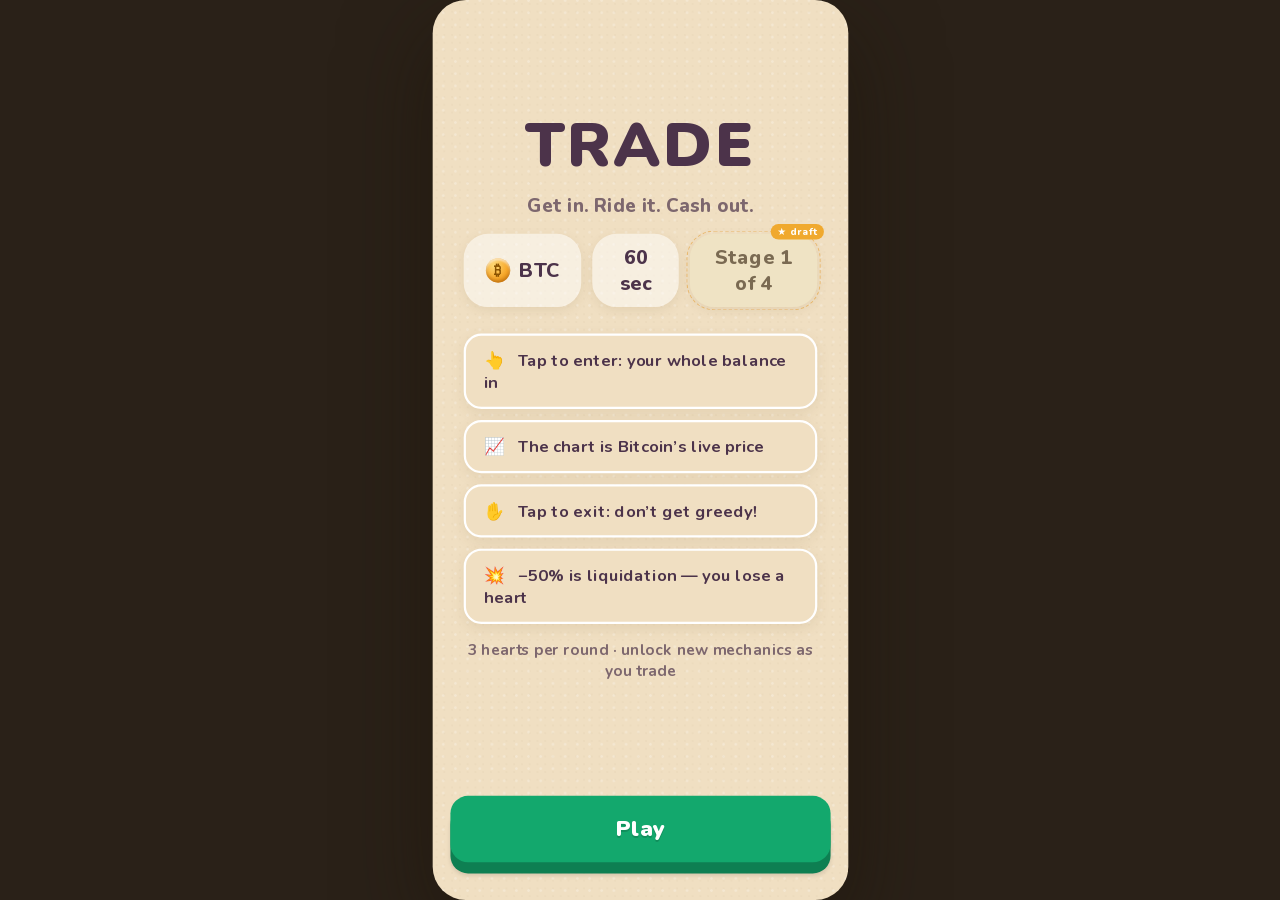
==== games/trade/index.html @ 6406c807 "deploy webv1 1abcfec: вердикты 31.07 — скин по когорте, стартер-пак, чистый экран перед пик-оффером" ====
<!DOCTYPE html>
<html lang="en">
<head>
<meta charset="UTF-8">
<meta name="viewport" content="width=device-width, initial-scale=1, maximum-scale=1, user-scalable=no">
<title>Trade — one game, four stages</title>
<link rel="icon" href="data:,">
<link rel="stylesheet" href="style.css">
</head>
<body>
<div id="app">
  <div id="stage">

    <!-- ===== START ===== -->
    <section id="screen-start" class="screen">
      <div class="start-inner">
        <h1 class="logo">TRADE</h1>
        <div class="tagline">Get in. Ride it. Cash out.</div>
        <div class="chips-row">
          <div class="pill"><span class="btc-coin"></span>BTC</div>
          <div class="pill js-roundlen">60 sec</div>
          <div class="pill stage-pill" id="stageBadge">Stage 1 of 4</div>
        </div>
        <ul class="howto" id="howtoList"></ul>
        <div class="start-note">3 hearts per round · unlock new mechanics as you trade</div>
      </div>
      <div class="action-zone">
        <button id="btnPlay" class="bigbtn green"><span class="btn-label">Play</span></button>
      </div>
    </section>

    <!-- ===== GAME ===== -->
    <section id="screen-game" class="screen hidden">
      <header id="topbar">
        <button id="btnPause" class="squarebtn" aria-label="Pause"><span class="pause-ico"></span></button>
        <div id="timerCircle">
          <svg viewBox="0 0 76 76">
            <circle class="ring-track" cx="38" cy="38" r="35"/>
            <circle id="ringArc" class="ring-arc" cx="38" cy="38" r="35"/>
          </svg>
          <div id="timerText">1:00</div>
        </div>
        <div id="topRight">
          <div id="hearts">
            <span class="heart"></span><span class="heart"></span><span class="heart"></span>
          </div>
          <button id="btnKebab" class="squarebtn hidden" aria-label="Menu">
            <svg viewBox="0 0 24 24" width="24" height="24"><circle cx="12" cy="5.5" r="2" fill="currentColor"/><circle cx="12" cy="12" r="2" fill="currentColor"/><circle cx="12" cy="18.5" r="2" fill="currentColor"/></svg>
          </button>
        </div>
      </header>

      <div id="balanceBand">
        <div class="bal-pill"><span class="bal-lbl" data-gt="ui.balance">Balance</span><svg class="coin-v" viewBox="0 0 24 24"><ellipse cx="10" cy="12" rx="4.2" ry="8.6"/><path d="M10 3.4h3.6c2.5 0 4.4 3.8 4.4 8.6s-1.9 8.6-4.4 8.6H10"/><path d="M13.4 7.5h3.4M14.6 12h3.4M13.4 16.5h3.4"/></svg><span id="balTop">1 000</span></div>
      </div>
      <div id="offlineBadge" class="hidden">⚡ offline mode</div>

      <div id="chartWrap">
        <canvas id="chart"></canvas>
        <div id="chartTag">BTC</div>
        <div id="meltWarn" class="hidden">⚠ Profit is melting — lock it in!</div>
      </div>

      <div id="belowChart">
        <div id="infoCard">
          <!-- flat: тикер -->
          <div id="tickerBox">
            <div class="card-label">BTC</div>
            <div class="ticker-line"><span id="tickerPrice">63 370</span><span id="tickerChg" class="up">+0.00%</span></div>
          </div>
          <!-- в позиции: PnL -->
          <div id="pnlBox" class="hidden">
            <span id="posLevBadge" class="pos-badge lev hidden">x2</span>
            <span id="posDirBadge" class="pos-badge dir long hidden">Long</span>
            <div class="pnl-mid">
              <div class="card-label" data-gt="ui.upnl">Unrealized P&amp;L</div>
              <div class="pnl-line"><svg class="coin-v" viewBox="0 0 24 24"><ellipse cx="10" cy="12" rx="4.2" ry="8.6"/><path d="M10 3.4h3.6c2.5 0 4.4 3.8 4.4 8.6s-1.9 8.6-4.4 8.6H10"/><path d="M13.4 7.5h3.4M14.6 12h3.4M13.4 16.5h3.4"/></svg><span id="uPnlUsd">+0.00</span><span id="uPnlPct">+0.00%</span></div>
              <div class="pnl-chips">
                <div class="pnl-chip"><div class="pc-label" data-gt="ui.enter">Enter</div><div id="entryPriceEl" class="pc-val">63 370</div></div>
                <div class="pnl-chip"><div class="pc-label" data-gt="ui.current">Current</div><div id="curPriceEl" class="pc-val">63 420</div></div>
              </div>
            </div>
            <div id="liqBlock" class="hidden">
              <div class="liq-lbl" data-gt="ui.liq">Liquidation</div>
              <div class="liq-track"><div id="liqFill"></div></div>
              <div class="liq-cap" data-gt="ui.liqCaption">Liquidation at −50% of the rate</div>
            </div>
          </div>
        </div>

        <!-- контролы лесенки: плечо и доля котлеты -->
        <div id="ctlBar">
          <div class="ctl-row" id="levCtl">
            <div class="ctl-head"><span class="lock-ico hidden"><svg viewBox="0 0 20 20"><path fill="#DE8225" d="M10 1.8a4.1 4.1 0 0 0-4.1 4.1v1.6H5.2A1.9 1.9 0 0 0 3.3 9.4v6.4a1.9 1.9 0 0 0 1.9 1.9h9.6a1.9 1.9 0 0 0 1.9-1.9V9.4a1.9 1.9 0 0 0-1.9-1.9h-.7V5.9A4.1 4.1 0 0 0 10 1.8Zm2.3 5.7H7.7V5.9a2.3 2.3 0 1 1 4.6 0Z"/></svg></span><span class="ctl-lbl" data-gt="ui.leverage">Leverage</span></div>
            <div class="pills">
              <button data-lev="1">x1</button><button data-lev="2" class="on">x2</button><button data-lev="3">x3</button><button data-lev="4">x4</button><button data-lev="5">x5</button>
            </div>
          </div>
          <div class="ctl-row" id="fracCtl">
            <div class="ctl-head"><span class="lock-ico hidden"><svg viewBox="0 0 20 20"><path fill="#DE8225" d="M10 1.8a4.1 4.1 0 0 0-4.1 4.1v1.6H5.2A1.9 1.9 0 0 0 3.3 9.4v6.4a1.9 1.9 0 0 0 1.9 1.9h9.6a1.9 1.9 0 0 0 1.9-1.9V9.4a1.9 1.9 0 0 0-1.9-1.9h-.7V5.9A4.1 4.1 0 0 0 10 1.8Zm2.3 5.7H7.7V5.9a2.3 2.3 0 1 1 4.6 0Z"/></svg></span><span class="ctl-lbl" data-gt="ui.size">Trade size</span></div>
            <div class="pills">
              <button data-frac="0.25">25%</button><button data-frac="0.5">50%</button><button data-frac="0.75">75%</button><button data-frac="1" class="on">100%</button>
              <button id="fracUnlock" class="unlock hidden">🔒 Open</button>
            </div>
          </div>
        </div>
      </div>

      <div class="action-zone game-action">
        <button id="btnLong" class="bigbtn green"><span class="btn-label" id="lblLong">Buy</span></button>
        <button id="btnShort" class="bigbtn red hidden"><span class="btn-label">Short</span></button>
        <button id="btnExit" class="bigbtn blue hidden"><span class="btn-label" id="lblExit">Close position</span></button>
      </div>
    </section>

    <!-- ===== RESULT ===== -->
    <section id="screen-result" class="screen hidden">
      <div class="res-scroll">
        <div class="res-head">
          <div class="res-title">ROUND COMPLETE</div>
          <div class="chips-row">
            <div class="pill"><span class="btc-coin"></span>BTC</div>
            <div class="pill js-roundlen">60 sec</div>
          </div>
        </div>

        <div id="unlockBand" class="hidden"><span class="ub-ico">🔓</span><span class="ub-text"></span></div>

        <div class="score-band">
          <div class="score-label">Round score</div>
          <div id="resScore" class="score-value">+0</div>
          <div id="resMult" class="score-mult">×1.0 from start</div>
          <div id="resBest" class="score-best">Best result: +0</div>
          <div id="resBestBadge" class="best-badge hidden">🏆 New record!</div>
        </div>

        <div class="sect-head"><span class="sect-title">Trade history</span><span id="tradesAll" class="sect-link">View all</span></div>
        <div id="resTrades" class="list-card"></div>

        <div class="sect-head"><span class="sect-title">Leaderboard</span><span class="sect-link">View all</span></div>
        <div id="leaderboard" class="list-card"></div>
      </div>
      <div class="action-zone res-action">
        <button id="btnAgain" class="bigbtn blue"><span class="btn-label">One more round</span></button>
        <button id="btnHome" class="squarebtn dark" aria-label="Home">⌂</button>
      </div>
    </section>

    <!-- ===== OVERLAYS ===== -->
    <div id="pauseOverlay" class="overlay hidden">
      <div class="pause-card">
        <div class="pause-title">Paused</div>
        <button id="btnResume" class="bigbtn green slim"><span class="btn-label">Resume</span></button>
        <button id="btnExitRound" class="ghostbtn">End round</button>
        <button id="btnSound" class="ghostbtn">🔊 Sound: on</button>
      </div>
    </div>

    <!-- one-time онбординг ступеней (шорты / плечо) -->
    <div id="introOverlay" class="overlay intro-overlay hidden">
      <div class="intro-card">
        <span id="introDraft" class="draft-chip hidden">★ draft</span>
        <div id="introTitle" class="intro-title">Shorts unlocked</div>
        <div id="introBody" class="intro-body"></div>
        <button id="btnIntroOk" class="bigbtn green slim"><span class="btn-label">Got it</span></button>
      </div>
    </div>

    <div id="liqOverlay" class="overlay hidden">
      <svg id="cracks" viewBox="0 0 375 812" preserveAspectRatio="none">
        <g stroke="#3a2222" stroke-width="3" fill="none" opacity="0.8">
          <path d="M188 405 L145 330 L155 242 L106 175 L116 87 L77 19"/>
          <path d="M188 405 L250 347 L245 251 L308 202 L298 96 L346 38"/>
          <path d="M188 405 L115 453 L58 434 L19 501"/>
          <path d="M188 405 L264 463 L327 453 L361 539"/>
          <path d="M188 405 L173 521 L212 617 L183 733 L202 812"/>
          <path d="M188 405 L96 578 L115 674 L58 771"/>
          <path d="M188 405 L288 569 L269 665 L327 762"/>
        </g>
        <g stroke="#ffffff" stroke-width="1.5" fill="none" opacity="0.85">
          <path d="M188 405 L146 331 L156 244 L108 177"/>
          <path d="M188 405 L248 349 L243 253 L306 204"/>
          <path d="M188 405 L175 519 L210 615"/>
        </g>
      </svg>
      <div class="liq-text">LIQUIDATION</div>
      <div class="liq-sub" id="liqSub">−50% · held through the reversal</div>
    </div>

    <canvas id="fx"></canvas>
    <div id="flash"></div>
  </div>
</div>
<script src="game.js"></script>
</body>
</html>
---- games/trade/style.css ----
/* «Trade» — бумажная тема по онбординг-макетам Миши (_рабочее/onboarding-new,
   node-JSON группы onb1–onb3), стейдж 375×812 = размер фигма-фреймов @1x */
* { margin:0; padding:0; box-sizing:border-box; -webkit-tap-highlight-color:transparent; }
html,body { height:100%; overflow:hidden; }
@font-face {
  font-family:'Nunito'; font-style:normal; font-weight:600 900; font-display:swap;
  src:url('../../fonts/nunito-var.woff2') format('woff2');
}
body {
  background:#2a2118;
  font-family:"Nunito", ui-rounded, "SF Pro Rounded", "Segoe UI", system-ui, sans-serif;
  -webkit-user-select:none; user-select:none;
  touch-action:manipulation;
}
#app { position:fixed; inset:0; display:flex; align-items:center; justify-content:center; }

:root {
  --bg:#F0DFC2;          /* фон фрейма (Figma) */
  --card:#F0DFC2;        /* карточки того же тона, отличаются белой обводкой */
  --line:#d9c9a4;
  --ink:#4C334A;         /* основной тёмный */
  --ink-soft:rgba(76,51,74,.70);
  --ink-mut:#7D6972;     /* подписи Liquidation */
  --green:#13A86D;
  --green-dark:#0E7F52;
  --red:#F54040;
  --red-dark:#C02F2F;
  --blue:#4068F5;
  --blue-dark:#2F4CC0;
  --lock:#DE8225;
  --edge:rgba(0,0,0,.20); /* 3D-низ кнопок (Figma: drop-shadow (0,10) r0 20%) */
}

#stage {
  position:relative; width:375px; height:812px; overflow:hidden;
  transform-origin:center center;
  transform:scale(var(--s,1));
  background:var(--bg);
  border-radius:30px;
  box-shadow:0 30px 80px rgba(30,20,10,.55);
  color:var(--ink);
}
#stage::before { /* лёгкая бумажная фактура (в макете — картинка Paper_02) */
  content:""; position:absolute; inset:0; pointer-events:none; z-index:0;
  background-image:
    radial-gradient(rgba(120,90,40,.03) 1px, transparent 1.4px),
    radial-gradient(rgba(255,255,255,.25) 1px, transparent 1.4px);
  background-size:7px 7px, 11px 11px;
  background-position:0 0, 4px 6px;
}

.screen { position:absolute; inset:0; display:flex; flex-direction:column; z-index:1; }
.hidden { display:none !important; }

/* ===================== BUTTONS ===================== */
.action-zone {
  margin-top:auto; padding:0 16px calc(24px + env(safe-area-inset-bottom));
  flex-shrink:0; display:flex; gap:9px;
}
/* CTA по макету: слот 70px = тело 60 + 3D-низ 10, r16, Nunito 900 20px */
.bigbtn {
  flex:1; border:none; cursor:pointer; position:relative;
  border-radius:16px; height:60px; margin-bottom:10px;
  display:flex; align-items:center; justify-content:center;
  color:#fff;
  transition:transform .07s ease, box-shadow .12s ease, background .15s ease;
  font-family:inherit;
}
.bigbtn .btn-label { font-size:20px; font-weight:900; line-height:1; text-shadow:0 2px 0 rgba(0,0,0,.15); }
.bigbtn.slim { height:48px; margin-bottom:8px; }
.bigbtn.slim .btn-label { font-size:18px; }
.bigbtn.green { background:var(--green); box-shadow:0 10px 0 var(--green-dark), 0 12px 4px rgba(0,0,0,.12); }
.bigbtn.red   { background:var(--red);   box-shadow:0 10px 0 var(--red-dark), 0 12px 4px rgba(0,0,0,.12); }
.bigbtn.blue  { background:var(--blue);  box-shadow:0 10px 0 var(--blue-dark), 0 12px 4px rgba(0,0,0,.12); }
.bigbtn.slim.green { box-shadow:0 8px 0 var(--green-dark), 0 10px 4px rgba(0,0,0,.12); }
.bigbtn:active, .bigbtn.pressed { transform:translateY(7px); }
.bigbtn.green:active { box-shadow:0 3px 0 var(--green-dark); }
.bigbtn.red:active   { box-shadow:0 3px 0 var(--red-dark); }
.bigbtn.blue:active  { box-shadow:0 3px 0 var(--blue-dark); }
.bigbtn.bounce { animation:btnBounce .3s ease; }
@keyframes btnBounce { 0%{transform:scale(1)} 40%{transform:scale(.96)} 75%{transform:scale(1.02)} 100%{transform:scale(1)} }

/* верхние квадратные кнопки: 40×40, r12, белая обводка 2, мягкая тень */
.squarebtn {
  width:40px; height:40px; min-width:40px; border:2px solid #fff; cursor:pointer;
  background:var(--bg); border-radius:12px;
  box-shadow:0 4px 0 rgba(0,0,0,.10);
  display:flex; align-items:center; justify-content:center;
  font-family:inherit; color:var(--ink);
}
.squarebtn:active { transform:translateY(3px); box-shadow:0 1px 0 rgba(0,0,0,.10); }
.squarebtn.dark { width:64px; height:auto; min-width:64px; border:none; background:#3c2b33; color:#fff; box-shadow:0 7px 0 #241a1f; font-size:30px; border-radius:20px; }
.squarebtn.dark:active { box-shadow:0 2px 0 #241a1f; }
.pause-ico { position:relative; width:17px; height:18px; filter:drop-shadow(0 1.5px 0 rgba(0,0,0,.15)); }
.pause-ico::before, .pause-ico::after {
  content:""; position:absolute; top:0; bottom:0; width:6px; border-radius:3px; background:var(--ink);
}
.pause-ico::before { left:0; } .pause-ico::after { right:0; }
#btnKebab svg { filter:drop-shadow(0 1.5px 0 rgba(0,0,0,.15)); }

.ghostbtn {
  border:none; background:#e6d5b4; color:var(--ink);
  font-family:inherit; font-weight:800; font-size:15px;
  padding:12px 18px; border-radius:16px; cursor:pointer;
  box-shadow:0 3px 0 var(--line);
}

/* ===================== PILLS / CHIPS (start/result) ===================== */
.chips-row { display:flex; gap:10px; justify-content:center; }
.pill {
  background:rgba(255,255,255,.5); border-radius:22px; padding:9px 20px;
  font-size:18px; font-weight:800; color:var(--ink);
  display:flex; align-items:center; gap:8px;
  box-shadow:0 3px 10px rgba(120,90,40,.1);
}
.btc-coin {
  display:inline-block; width:22px; height:22px; border-radius:50%;
  background:radial-gradient(circle at 34% 30%, #ffd977 0%, #f7a92c 55%, #d97d06 100%);
  box-shadow:inset 0 -2px 3px rgba(140,70,0,.4), inset 0 2px 2px rgba(255,255,255,.6);
  position:relative;
}
.btc-coin::after {
  content:"₿"; position:absolute; inset:0; display:flex; align-items:center; justify-content:center;
  font-size:13px; font-weight:900; color:#8a5200;
}
/* контурная монета (Phosphor CoinVertical из макета), красится currentColor */
.coin-v { fill:none; stroke:currentColor; stroke-linecap:round; stroke-linejoin:round; }

/* ===================== START ===================== */
#screen-start .start-inner {
  flex:1; display:flex; flex-direction:column; align-items:center; justify-content:center;
  padding:0 28px; text-align:center; gap:14px;
}
.logo {
  font-size:56px; font-weight:900; letter-spacing:2px; line-height:1; color:var(--ink);
  animation:logoPop .6s cubic-bezier(.2,1.5,.4,1) both;
}
@keyframes logoPop { from{transform:scale(.7); opacity:0} to{transform:scale(1); opacity:1} }
.tagline { font-size:17px; font-weight:800; color:var(--ink-soft); }
.howto { margin-top:10px; list-style:none; text-align:left; display:flex; flex-direction:column; gap:10px; width:100%; }
.howto li {
  background:var(--card); border-radius:16px; padding:12px 16px;
  font-size:15px; font-weight:700; border:2px solid #fff;
  box-shadow:0 4px 12px rgba(120,90,40,.1);
}
.how-ico { margin-right:8px; }
.start-note { font-size:14px; font-weight:700; color:var(--ink-soft); }

/* ===================== TOP BAR (макет: pause 16/24, таймер 150/12 76×76, кебаб 319/16) ===================== */
#topbar {
  height:108px; display:grid; grid-template-columns:1fr auto 1fr; align-items:start;
  padding:24px 16px 0; flex-shrink:0; position:relative; z-index:2;
}
#btnPause { justify-self:start; }
#timerCircle { position:relative; width:76px; height:76px; justify-self:center; margin-top:-12px; }
#timerCircle svg { width:76px; height:76px; transform:rotate(-90deg); }
.ring-track { fill:none; stroke:rgba(255,255,255,.5); stroke-width:6; }
.ring-arc {
  fill:none; stroke:var(--blue); stroke-width:6; stroke-linecap:round;
  stroke-dasharray:0 219.9;
}
#timerText {
  position:absolute; inset:0; display:flex; align-items:center; justify-content:center;
  font-size:18px; font-weight:900; color:var(--ink);
}
#timerText.hot { color:var(--red); animation:hotPulse .5s ease infinite; }
@keyframes hotPulse { 50%{transform:scale(1.1)} }
#topRight { justify-self:end; margin-top:-8px; display:flex; align-items:center; }
#hearts { display:flex; gap:2px; }
.heart { width:26px; height:25px; position:relative; display:inline-block; filter:drop-shadow(0 2px 0 #fff); }
.heart::before {
  content:"❤"; font-size:22px; line-height:25px; color:#f04f4f;
  -webkit-text-stroke:2px #fff;
  position:absolute; inset:0; text-align:center;
}
.heart.lost::before { color:#d9c9a4; }
.heart.pop { animation:heartPop .5s ease; }
@keyframes heartPop { 30%{transform:scale(1.6) rotate(-12deg)} 60%{transform:scale(.7)} 100%{transform:scale(1)} }

/* ===================== BALANCE BAND (0,108) 375×40 ===================== */
#balanceBand {
  height:40px; flex-shrink:0;
  background:var(--bg);
  border-top:2px solid #fff; border-bottom:2px solid #fff;
  box-shadow:0 4px 0 rgba(0,0,0,.06);
  display:flex; align-items:center; justify-content:center;
  position:relative; z-index:2;
}
.bal-pill {
  height:24px; padding:0 8px; border-radius:37px; background:rgba(255,255,255,.30);
  display:flex; align-items:center; gap:3px;
}
.bal-lbl { font-size:12px; font-weight:600; color:var(--ink-soft); margin-right:2px; }
.bal-pill .coin-v { width:16px; height:16px; stroke-width:1.6; color:var(--ink); }
#balTop { font-size:16px; font-weight:900; color:var(--ink); }
#offlineBadge {
  position:absolute; top:152px; right:10px; z-index:3;
  background:#e9dcbd; color:#7a6a52; border:1.5px solid var(--line);
  font-size:12px; font-weight:800; padding:4px 10px; border-radius:12px;
}

/* ===================== CHART (148..451, фикс 303 — карточка всегда на 451) ===================== */
#chartWrap { position:relative; flex:0 0 303px; min-height:0; z-index:1; }
#chart { position:absolute; inset:0; width:100%; height:100%; }
#chartTag { /* плашка BTC слева, скругление только справа */
  position:absolute; left:0; top:50px; width:51px; height:37px;
  background:rgba(255,255,255,.30); border-radius:0 12px 12px 0;
  display:flex; align-items:center; padding-left:12px;
  font-size:14px; font-weight:600; color:var(--ink-soft);
}
#meltWarn {
  position:absolute; left:50%; transform:translateX(-50%); bottom:10px;
  font-size:14px; font-weight:900; color:#fff; white-space:nowrap;
  background:#f59a23; padding:7px 16px; border-radius:16px;
  box-shadow:0 4px 0 #c47207, 0 8px 18px rgba(245,154,35,.4);
  animation:meltShake .3s linear infinite; z-index:2;
}
@keyframes meltShake {
  0%,100%{transform:translateX(-50%) rotate(0)}
  25%{transform:translateX(calc(-50% - 3px)) rotate(-1.2deg)}
  75%{transform:translateX(calc(-50% + 3px)) rotate(1.2deg)}
}

/* ===================== НИЖНИЙ БЛОК (карточка + контролы) ===================== */
#belowChart { flex-shrink:0; padding:0 16px; }

/* инфо-карточка: без позиции 343×79; в позиции 247 (или 237 с бейджами) */
#infoCard {
  position:relative;
  background:var(--card); border:2px solid #fff; border-radius:16px;
  height:79px;
  display:flex; flex-direction:column; justify-content:center;
  text-align:center;
}
#infoCard.inpos { height:247px; }
#infoCard.inpos.haslev { height:237px; }
.card-label { font-size:12px; font-weight:600; color:var(--ink-soft); line-height:18px; }
.ticker-line { display:flex; align-items:baseline; justify-content:center; gap:4px; }
#tickerPrice { font-size:24px; font-weight:900; color:var(--ink); line-height:36px; }
#tickerChg { font-size:14px; font-weight:600; }
#tickerChg.up { color:var(--green); } #tickerChg.down { color:var(--red); }

/* позиция: бейджи в углах (со стадии плеча) */
.pos-badge {
  position:absolute; color:#fff; font-weight:700; font-size:12px; line-height:18px;
  border:2px solid #fff; display:flex; align-items:center; justify-content:center;
}
.pos-badge.lev { left:12px; top:12px; min-width:30px; height:24px; border-radius:10px; background:var(--blue); padding:0 6px; }
.pos-badge.dir { right:12px; top:14px; height:20px; border-radius:8px; padding:0 6px; }
.pos-badge.dir.long { background:var(--green); }
.pos-badge.dir.short { background:var(--red); }

#pnlBox { display:flex; flex-direction:column; justify-content:center; height:100%; }
.pnl-line { display:flex; align-items:center; justify-content:center; gap:4px; margin-top:4px; }
.pnl-line .coin-v { width:24px; height:24px; stroke-width:1.5; }
#pnlBox .pnl-line { color:var(--green); }
#uPnlUsd { font-size:24px; font-weight:900; color:var(--green); line-height:36px; will-change:transform; }
#uPnlPct { font-size:14px; font-weight:600; color:var(--green); align-self:center; margin-top:6px; }
#pnlBox.neg .pnl-line { color:var(--red); }
#pnlBox.neg #uPnlUsd, #pnlBox.neg #uPnlPct { color:var(--red); }
#pnlBox.melt .pnl-line { color:#e98708; }
#pnlBox.melt #uPnlUsd, #pnlBox.melt #uPnlPct { color:#e98708; }
.pnl-chips { display:flex; gap:8px; margin-top:8px; justify-content:center; }
.pnl-chip { width:101px; height:41px; background:rgba(255,255,255,.30); border-radius:12px; padding-top:4px; }
.pc-label { font-size:10px; font-weight:600; color:var(--ink-soft); line-height:15px; }
.pc-val { font-size:12px; font-weight:900; color:var(--ink); line-height:18px; }

/* ликвидационная полоса (со стадии плеча) */
#liqBlock { padding:0 24px; margin-top:16px; }
.liq-lbl { font-size:10px; font-weight:600; color:var(--ink-mut); text-align:left; line-height:14px; }
.liq-track { margin-top:4px; height:4px; border-radius:2px; background:#fff; overflow:hidden; }
#liqFill { height:100%; width:0%; border-radius:2px; background:linear-gradient(90deg,#FF9E9E,#FF4A4A); transition:width .2s linear; }
.liq-cap { margin-top:16px; font-size:10px; font-weight:600; color:var(--ink-mut); line-height:14px; }

/* ===================== КОНТРОЛЫ: Leverage / Trade size ===================== */
#ctlBar { margin-top:8px; }
.ctl-row { margin-top:0; }
.ctl-row + .ctl-row { margin-top:8px; }
.ctl-head { display:flex; align-items:center; gap:8px; height:20px; }
.lock-ico { width:20px; height:20px; flex:0 0 20px; }
.lock-ico svg { width:20px; height:20px; display:block; }
.ctl-lbl { font-size:14px; font-weight:700; color:var(--ink); line-height:20px; }
.pills { display:flex; gap:8px; margin-top:8px; height:48px; }
.pills button {
  flex:1; border:none; cursor:pointer; font-family:inherit;
  background:var(--bg); color:var(--ink); font-size:20px; font-weight:900;
  height:43px; border-radius:12px;
  box-shadow:0 5px 0 var(--edge), 0 6px 3px rgba(0,0,0,.10), inset 0 1px 0 rgba(255,255,255,.55);
  transition:background .12s ease, transform .07s ease;
}
.pills button:active { transform:translateY(3px); box-shadow:0 2px 0 var(--edge); }
.pills button.on { background:var(--blue); color:#fff; box-shadow:0 5px 0 rgba(0,0,0,.28), 0 6px 3px rgba(0,0,0,.10); }
/* залоченный ряд: пилюли гаснут (opacity .30 как в макете), замок горит;
   кнопка 🔒 Open (основная игра, stage 3) остаётся яркой и тапабельной */
.ctl-row.locked .pills button { opacity:.30; pointer-events:none; }
.ctl-row.locked .pills button.unlock { opacity:1; pointer-events:auto; }
.pills button.unlock { flex:0 0 auto; background:var(--lock); color:#fff; font-size:15px; box-shadow:0 5px 0 rgba(0,0,0,.25); padding:0 12px; }

/* ===================== RESULT ===================== */
.res-scroll { flex:1; overflow-y:auto; padding:26px 0 18px; display:flex; flex-direction:column; }
.res-head { text-align:center; padding:0 20px; }
.res-title { font-size:31px; font-weight:900; letter-spacing:1px; margin-bottom:12px; white-space:nowrap; }
.score-band {
  margin-top:18px; background:#ead9b8;
  border-top:2px solid #fff; border-bottom:2px solid #fff;
  box-shadow:inset 0 2px 6px rgba(120,90,40,.08);
  padding:18px 20px 20px; text-align:center;
  animation:cardIn .45s cubic-bezier(.2,1.4,.4,1) both;
}
.score-label { font-size:17px; font-weight:700; color:var(--ink-soft); }
.score-value { font-size:56px; font-weight:900; line-height:1.15; color:var(--ink); }
.score-mult { margin-top:2px; font-size:19px; font-weight:900; color:#8a55d6; }
.score-best { margin-top:4px; font-size:16px; font-weight:700; color:var(--ink-soft); }
.best-badge {
  display:inline-block; margin-top:10px; font-size:15px; font-weight:900; color:#7a4c00;
  background:#ffd977; padding:6px 16px; border-radius:14px;
  box-shadow:0 3px 0 #dfa92f;
  animation:hotPulse .8s ease infinite;
}
@keyframes cardIn { from{transform:translateY(24px); opacity:0} to{transform:none; opacity:1} }
.sect-head {
  display:flex; align-items:baseline; justify-content:space-between;
  padding:22px 22px 10px;
}
.sect-title { font-size:24px; font-weight:900; color:var(--ink); }
.sect-link { font-size:16px; font-weight:800; color:var(--blue); }
.list-card {
  margin:0 18px; background:var(--card); border:2px solid #fff; border-radius:16px;
  box-shadow:0 8px 22px rgba(120,90,40,.12);
  padding:6px 14px; animation:cardIn .5s cubic-bezier(.2,1.4,.4,1) both;
}
.trade-row, .lb-row { display:flex; align-items:center; gap:12px; padding:10px 2px; }
.trade-row + .trade-row, .lb-row + .lb-row { border-top:1.5px solid rgba(120,90,40,.08); }
.trade-ico {
  width:44px; height:44px; border-radius:12px; background:rgba(255,255,255,.35);
  display:flex; align-items:center; justify-content:center; font-size:20px;
}
.trade-main { flex:1; text-align:left; }
.trade-pair { font-size:18px; font-weight:900; color:var(--ink); }
.trade-dur { font-size:13px; font-weight:700; color:var(--ink-soft); }
.trade-pnl { font-size:20px; font-weight:900; }
.trade-pnl.win { color:var(--green); } .trade-pnl.loss { color:var(--red); }
.liq-badge {
  background:var(--red); color:#fff; font-size:12px; font-weight:900;
  padding:4px 9px; border-radius:9px; margin-right:8px; letter-spacing:.5px;
}
.res-none { font-size:14.5px; color:var(--ink-soft); font-weight:700; padding:12px 4px; text-align:center; }
.lb-place {
  width:38px; height:38px; border-radius:11px; background:rgba(255,255,255,.35);
  display:flex; align-items:center; justify-content:center;
  font-size:17px; font-weight:900; color:var(--ink-soft);
}
.lb-row.me { background:rgba(255,255,255,.45); border-radius:14px; margin:2px -6px; padding:10px 8px; }
.lb-row.me .lb-place { background:var(--blue); color:#fff; }
.lb-name { flex:1; text-align:left; font-size:19px; font-weight:900; color:var(--ink); }
.lb-score { font-size:20px; font-weight:900; color:var(--ink); }
.res-action { display:flex; gap:12px; padding-top:12px; }
.res-action .bigbtn { margin-bottom:0; }

/* ===================== OVERLAYS ===================== */
.overlay { position:absolute; inset:0; z-index:40; display:flex; align-items:center; justify-content:center; }
#pauseOverlay { background:rgba(60,40,20,.45); backdrop-filter:blur(5px); }
.pause-card {
  background:var(--card); border:3px solid #fff; border-radius:26px; padding:26px 24px;
  display:flex; flex-direction:column; gap:12px; width:280px; text-align:center;
  box-shadow:0 20px 50px rgba(30,20,10,.4);
}
.pause-title { font-size:28px; font-weight:900; margin-bottom:4px; }

#liqOverlay {
  background:radial-gradient(circle at 50% 50%, rgba(245,64,64,.22) 0%, rgba(120,20,10,.5) 100%);
  flex-direction:column; pointer-events:none;
}
#cracks { position:absolute; inset:0; width:100%; height:100%; animation:crackIn .25s ease-out both; }
@keyframes crackIn { from{transform:scale(.2); opacity:0} to{transform:scale(1); opacity:1} }
.liq-text {
  font-size:42px; font-weight:900; letter-spacing:1px; color:#fff;
  text-shadow:0 4px 0 var(--red-dark), 0 14px 30px rgba(120,10,0,.6);
  animation:liqPop .5s cubic-bezier(.2,1.8,.4,1) both;
}
.liq-sub { margin-top:8px; font-size:17px; font-weight:800; color:#ffe0d7; }
@keyframes liqPop { from{transform:scale(3); opacity:0} to{transform:scale(1); opacity:1} }

#stage.shake { animation:stageShake .5s linear; }
@keyframes stageShake {
  0%,100%{transform:scale(var(--s,1)) translate(0,0) rotate(0)}
  10%{transform:scale(var(--s,1)) translate(-10px,6px) rotate(-1deg)}
  25%{transform:scale(var(--s,1)) translate(9px,-7px) rotate(1.2deg)}
  40%{transform:scale(var(--s,1)) translate(-8px,-5px) rotate(-.8deg)}
  55%{transform:scale(var(--s,1)) translate(7px,6px) rotate(.8deg)}
  70%{transform:scale(var(--s,1)) translate(-5px,3px) rotate(-.5deg)}
  85%{transform:scale(var(--s,1)) translate(4px,-3px) rotate(.4deg)}
}

#fx { position:absolute; inset:0; z-index:50; pointer-events:none; }
#flash { position:absolute; inset:0; z-index:45; pointer-events:none; opacity:0; background:#fff; }
#flash.red { background:var(--red); }
#flash.on { animation:flashAnim .45s ease-out; }
@keyframes flashAnim { 0%{opacity:.7} 100%{opacity:0} }

/* плашка «открыта новая механика» на экране результата (game.js finishRound
   показывает её при stagedUp — CSS обязан жить, иначе голый текст; драфт-дизайн) */
#unlockBand {
  margin:16px 18px 0; padding:12px 16px; border-radius:18px;
  background:#ffd977; color:#7a4c00; font-size:16px; font-weight:900;
  display:flex; align-items:center; gap:10px;
  box-shadow:0 4px 0 #dfa92f;
  animation:cardIn .5s cubic-bezier(.2,1.4,.4,1) both;
}
#unlockBand.draftable::after { top:-8px; right:8px; }
.ub-ico { font-size:22px; }

/* ===================== ЛЕСЕНКА / ДРАФТ-МЕТКИ ===================== */
.stage-pill { background:#efe3c4; color:#7a6a52; position:relative; }
.draftable { outline:1.5px dashed rgba(230,162,60,.6); outline-offset:2px; position:relative; }
.draftable::after {
  content:"★ draft"; position:absolute; top:-9px; right:-6px; z-index:6;
  background:#f0a92e; color:#fff; font-size:9px; font-weight:800;
  padding:1px 6px; border-radius:8px; letter-spacing:.3px; pointer-events:none;
}
.draft-chip {
  position:absolute; top:-10px; right:14px;
  background:#f0a92e; color:#fff; font-size:10px; font-weight:800;
  padding:2px 8px; border-radius:9px; letter-spacing:.3px;
}

/* интро-оверлеи анлоков (шорты/плечо — теперь только вне онбординга; частичные — как были) */
.intro-overlay { background:rgba(60,40,20,.5); backdrop-filter:blur(5px); z-index:44; }
.intro-card {
  position:relative;
  background:var(--card); border:3px solid #fff; border-radius:26px; padding:26px 22px 22px;
  display:flex; flex-direction:column; gap:12px; width:320px; text-align:center;
  box-shadow:0 20px 50px rgba(30,20,10,.4);
}
.intro-title { font-size:25px; font-weight:900; }
.intro-body p { font-size:15px; font-weight:700; color:var(--ink); line-height:1.35; margin-bottom:10px; text-align:left; }
.intro-demo { display:flex; gap:8px; justify-content:center; margin:2px 0 4px; }
.demo-pill {
  font-size:15px; font-weight:900; padding:7px 14px; border-radius:13px; color:#fff;
}
.demo-pill.long { background:var(--green); box-shadow:0 3px 0 var(--green-dark); }
.demo-pill.short { background:var(--red); box-shadow:0 3px 0 var(--red-dark); }
.demo-pill.lev { background:var(--bg); color:var(--ink); box-shadow:0 3px 0 var(--edge); padding:7px 11px; }
.demo-pill.lev.on { background:var(--blue); color:#fff; box-shadow:0 3px 0 var(--blue-dark); }
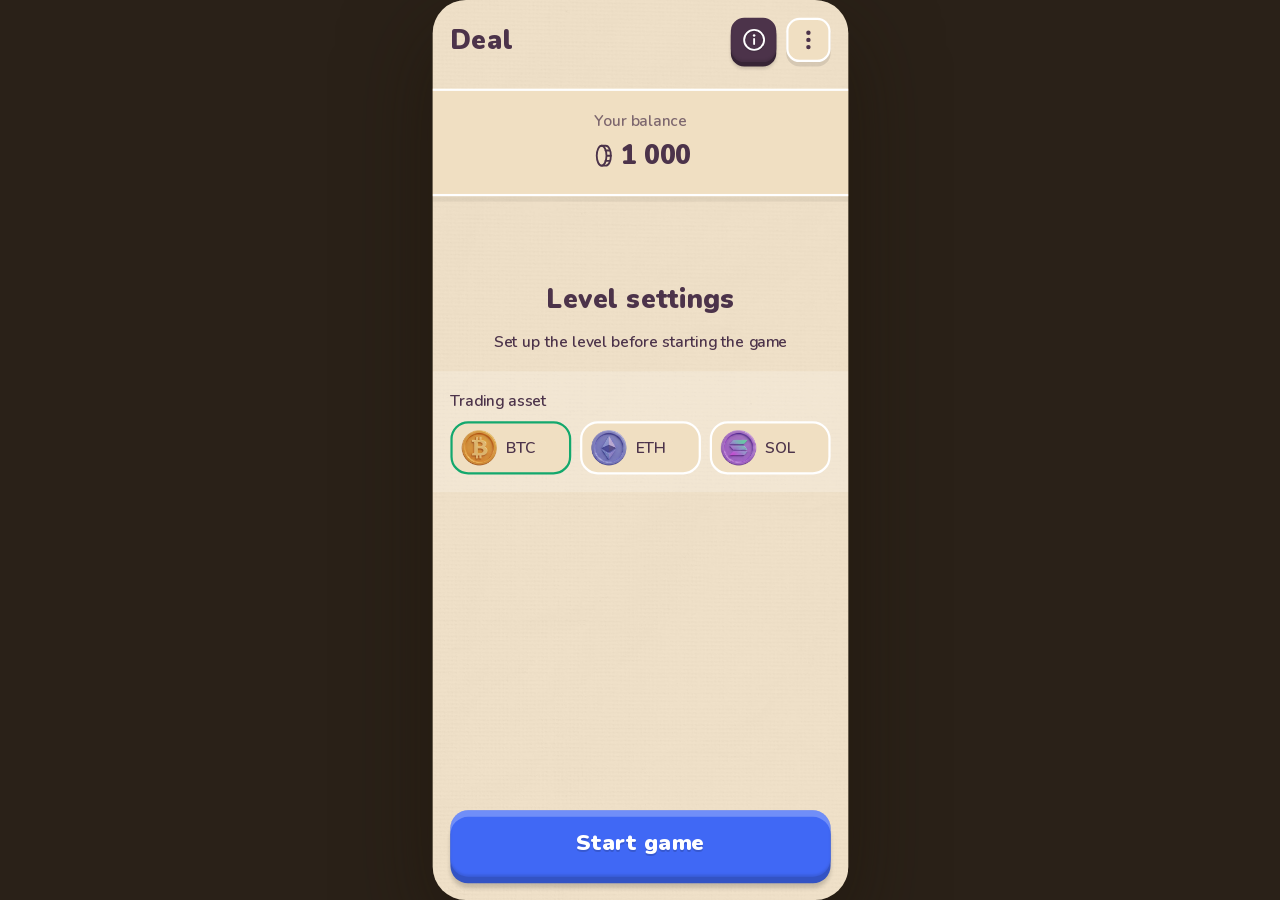
==== commit e9106ae6: "TapTrade redesign (Figma node 622): unified cream design across shell + game" ====
--- a/games/trade/index.html
+++ b/games/trade/index.html
@@ -11,21 +11,55 @@
 <div id="app">
   <div id="stage">
 
-    <!-- ===== START ===== -->
+    <!-- ===== START: «Deal» pre-round Level settings (Figma 622 / f2055) ===== -->
     <section id="screen-start" class="screen">
-      <div class="start-inner">
-        <h1 class="logo">TRADE</h1>
-        <div class="tagline">Get in. Ride it. Cash out.</div>
-        <div class="chips-row">
-          <div class="pill"><span class="btc-coin"></span>BTC</div>
-          <div class="pill js-roundlen">60 sec</div>
-          <div class="pill stage-pill" id="stageBadge">Stage 1 of 4</div>
-        </div>
-        <ul class="howto" id="howtoList"></ul>
-        <div class="start-note">3 hearts per round · unlock new mechanics as you trade</div>
-      </div>
-      <div class="action-zone">
-        <button id="btnPlay" class="bigbtn green"><span class="btn-label">Play</span></button>
+      <div class="deal-inner">
+        <header class="deal-top">
+          <h1 class="deal-title" data-gt="deal.title">Deal</h1>
+          <div class="deal-topbtns">
+            <button id="btnInfo" class="infobtn" aria-label="How to play">
+              <svg viewBox="0 0 24 24" width="24" height="24" fill="none" stroke="#fff" stroke-width="1.7" stroke-linecap="round"><circle cx="12" cy="12" r="9"/><path d="M12 11.2v4.6"/><circle cx="12" cy="8" r="1.15" fill="#fff" stroke="none"/></svg>
+            </button>
+            <button id="btnDealKebab" class="squarebtn" aria-label="Menu">
+              <svg viewBox="0 0 24 24" width="24" height="24"><circle cx="12" cy="5.5" r="2" fill="currentColor"/><circle cx="12" cy="12" r="2" fill="currentColor"/><circle cx="12" cy="18.5" r="2" fill="currentColor"/></svg>
+            </button>
+          </div>
+        </header>
+
+        <div class="deal-balband">
+          <div class="dbb-label" data-gt="deal.balance">Your balance</div>
+          <div class="dbb-row"><svg class="coin-v" viewBox="0 0 24 24"><ellipse cx="10" cy="12" rx="4.2" ry="8.6"/><path d="M10 3.4h3.6c2.5 0 4.4 3.8 4.4 8.6s-1.9 8.6-4.4 8.6H10"/><path d="M13.4 7.5h3.4M14.6 12h3.4M13.4 16.5h3.4"/></svg><span id="dealBal">1 000</span></div>
+        </div>
+
+        <div class="deal-head">
+          <div class="deal-h" data-gt="deal.settings">Level settings</div>
+          <div class="deal-sub" data-gt="deal.setup">Set up the level before starting the game</div>
+        </div>
+
+        <div class="asset-band">
+          <div class="asset-lbl" data-gt="deal.asset">Trading asset</div>
+          <div class="asset-chips" id="assetChips">
+            <button class="asset-chip on" data-asset="BTC"><img src="coin-btc.webp" alt="">BTC</button>
+            <button class="asset-chip" data-asset="ETH"><img src="coin-eth.webp" alt="">ETH</button>
+            <button class="asset-chip" data-asset="SOL"><img src="coin-sol.webp" alt="">SOL</button>
+          </div>
+        </div>
+
+        <!-- unlock banner: показывается, когда игроку реально доступна новая механика
+             (частичные позиции на stage 3 — ровно кейс макета f2055) -->
+        <div id="dealUnlock" class="deal-unlock hidden">
+          <div class="du-head">
+            <svg viewBox="0 0 20 20" width="20" height="20" fill="none" stroke="#13A86D" stroke-width="2" stroke-linecap="round" stroke-linejoin="round"><path d="M6.2 9V6.4a3.8 3.8 0 0 1 7.4-1.1"/><rect x="3.5" y="9" width="13" height="8.5" rx="2"/></svg>
+            <span data-gt="deal.unlock.t">New mechanic unlocked!</span>
+          </div>
+          <div class="du-name" id="duName"></div>
+          <div class="du-desc" id="duDesc"></div>
+          <button id="btnLearn" class="bigbtn blue learn"><span class="btn-label" data-gt="deal.learn">Learn</span></button>
+        </div>
+
+        <div class="deal-cta">
+          <button id="btnPlay" class="bigbtn blue"><span class="btn-label" data-gt="deal.start">Start game</span></button>
+        </div>
       </div>
     </section>
 
@@ -57,7 +91,7 @@
 
       <div id="chartWrap">
         <canvas id="chart"></canvas>
-        <div id="chartTag">BTC</div>
+        <div id="chartTag">Bitcoin chart (BTC/USD)</div>
         <div id="meltWarn" class="hidden">⚠ Profit is melting — lock it in!</div>
       </div>
 
@@ -65,7 +99,7 @@
         <div id="infoCard">
           <!-- flat: тикер -->
           <div id="tickerBox">
-            <div class="card-label">BTC</div>
+            <div class="card-label" id="tickerAsset">BTC</div>
             <div class="ticker-line"><span id="tickerPrice">63 370</span><span id="tickerChg" class="up">+0.00%</span></div>
           </div>
           <!-- в позиции: PnL -->
@@ -119,7 +153,7 @@
         <div class="res-head">
           <div class="res-title">ROUND COMPLETE</div>
           <div class="chips-row">
-            <div class="pill"><span class="btc-coin"></span>BTC</div>
+            <div class="pill"><img id="resAssetIco" class="coin-img" src="coin-btc.webp" alt=""><span id="resAssetLbl">BTC</span></div>
             <div class="pill js-roundlen">60 sec</div>
           </div>
         </div>
@@ -163,6 +197,25 @@
         <div id="introTitle" class="intro-title">Shorts unlocked</div>
         <div id="introBody" class="intro-body"></div>
         <button id="btnIntroOk" class="bigbtn green slim"><span class="btn-label">Got it</span></button>
+      </div>
+    </div>
+
+    <!-- ★draft: (i) на Deal-экране — в макете f2055 кнопка есть, контент не задан;
+         показываем правила игры (бывший стартовый список howto) -->
+    <div id="infoOverlay" class="overlay intro-overlay hidden">
+      <div class="intro-card">
+        <div class="intro-title" data-gt="deal.howto.t">How to play</div>
+        <ul class="howto" id="howtoList"></ul>
+        <button id="btnInfoOk" class="bigbtn green slim"><span class="btn-label" data-gt="gotit">Got it</span></button>
+      </div>
+    </div>
+
+    <!-- ★draft: кебаб на Deal-экране — меню в макете не задано; звук + выход в хаб -->
+    <div id="dealMenu" class="overlay intro-overlay hidden">
+      <div class="pause-card">
+        <button id="btnDealSound" class="ghostbtn">🔊 Sound: on</button>
+        <button id="btnDealExit" class="ghostbtn hidden">Exit to menu</button>
+        <button id="btnDealMenuOk" class="bigbtn green slim"><span class="btn-label" data-gt="gotit">Got it</span></button>
       </div>
     </div>
 
--- a/games/trade/style.css
+++ b/games/trade/style.css
@@ -22,11 +22,11 @@
   --ink-soft:rgba(76,51,74,.70);
   --ink-mut:#7D6972;     /* подписи Liquidation */
   --green:#13A86D;
-  --green-dark:#0E7F52;
+  --green-dark:#108859;   /* 3D-цоколь зелёных CTA (DS TapTrade 622) */
   --red:#F54040;
   --red-dark:#C02F2F;
   --blue:#4068F5;
-  --blue-dark:#2F4CC0;
+  --blue-dark:#3353C4;    /* 3D-цоколь кобальтовых CTA (Button component 622) */
   --lock:#DE8225;
   --edge:rgba(0,0,0,.20); /* 3D-низ кнопок (Figma: drop-shadow (0,10) r0 20%) */
 }
@@ -40,13 +40,9 @@
   box-shadow:0 30px 80px rgba(30,20,10,.55);
   color:var(--ink);
 }
-#stage::before { /* лёгкая бумажная фактура (в макете — картинка Paper_02) */
+#stage::before { /* бумажная фактура Paper_02 из макетов (alpha 15% вшита в webp) */
   content:""; position:absolute; inset:0; pointer-events:none; z-index:0;
-  background-image:
-    radial-gradient(rgba(120,90,40,.03) 1px, transparent 1.4px),
-    radial-gradient(rgba(255,255,255,.25) 1px, transparent 1.4px);
-  background-size:7px 7px, 11px 11px;
-  background-position:0 0, 4px 6px;
+  background:url('../../paper.webp') center / cover no-repeat;
 }
 
 .screen { position:absolute; inset:0; display:flex; flex-direction:column; z-index:1; }
@@ -57,7 +53,8 @@
   margin-top:auto; padding:0 16px calc(24px + env(safe-area-inset-bottom));
   flex-shrink:0; display:flex; gap:9px;
 }
-/* CTA по макету: слот 70px = тело 60 + 3D-низ 10, r16, Nunito 900 20px */
+/* CTA по Button component (622): тело 60, r16, цоколь 6px цветом-тенью (#3353C4 /
+   #108859), сверху лёгкий внутренний блик 6px, снизу внутренняя кромка 2px */
 .bigbtn {
   flex:1; border:none; cursor:pointer; position:relative;
   border-radius:16px; height:60px; margin-bottom:10px;
@@ -69,14 +66,14 @@
 .bigbtn .btn-label { font-size:20px; font-weight:900; line-height:1; text-shadow:0 2px 0 rgba(0,0,0,.15); }
 .bigbtn.slim { height:48px; margin-bottom:8px; }
 .bigbtn.slim .btn-label { font-size:18px; }
-.bigbtn.green { background:var(--green); box-shadow:0 10px 0 var(--green-dark), 0 12px 4px rgba(0,0,0,.12); }
-.bigbtn.red   { background:var(--red);   box-shadow:0 10px 0 var(--red-dark), 0 12px 4px rgba(0,0,0,.12); }
-.bigbtn.blue  { background:var(--blue);  box-shadow:0 10px 0 var(--blue-dark), 0 12px 4px rgba(0,0,0,.12); }
-.bigbtn.slim.green { box-shadow:0 8px 0 var(--green-dark), 0 10px 4px rgba(0,0,0,.12); }
-.bigbtn:active, .bigbtn.pressed { transform:translateY(7px); }
-.bigbtn.green:active { box-shadow:0 3px 0 var(--green-dark); }
-.bigbtn.red:active   { box-shadow:0 3px 0 var(--red-dark); }
-.bigbtn.blue:active  { box-shadow:0 3px 0 var(--blue-dark); }
+.bigbtn.green { background:var(--green); box-shadow:0 6px 0 var(--green-dark), 0 10px 4px rgba(0,0,0,.18), inset 0 6px 0 rgba(255,255,255,.25), inset 0 -2px 2px rgba(0,0,0,.10); }
+.bigbtn.red   { background:var(--red);   box-shadow:0 6px 0 var(--red-dark), 0 10px 4px rgba(0,0,0,.18), inset 0 6px 0 rgba(255,255,255,.25), inset 0 -2px 2px rgba(0,0,0,.10); }
+.bigbtn.blue  { background:var(--blue);  box-shadow:0 6px 0 var(--blue-dark), 0 10px 4px rgba(0,0,0,.18), inset 0 6px 0 rgba(255,255,255,.25), inset 0 -2px 2px rgba(0,0,0,.10); }
+.bigbtn.slim.green { box-shadow:0 4px 0 var(--green-dark), 0 8px 4px rgba(0,0,0,.15), inset 0 5px 0 rgba(255,255,255,.25), inset 0 -2px 2px rgba(0,0,0,.10); }
+.bigbtn:active, .bigbtn.pressed { transform:translateY(4px); }
+.bigbtn.green:active { box-shadow:0 2px 0 var(--green-dark), inset 0 6px 0 rgba(255,255,255,.25); }
+.bigbtn.red:active   { box-shadow:0 2px 0 var(--red-dark), inset 0 6px 0 rgba(255,255,255,.25); }
+.bigbtn.blue:active  { box-shadow:0 2px 0 var(--blue-dark), inset 0 6px 0 rgba(255,255,255,.25); }
 .bigbtn.bounce { animation:btnBounce .3s ease; }
 @keyframes btnBounce { 0%{transform:scale(1)} 40%{transform:scale(.96)} 75%{transform:scale(1.02)} 100%{transform:scale(1)} }
 
@@ -113,38 +110,84 @@
   display:flex; align-items:center; gap:8px;
   box-shadow:0 3px 10px rgba(120,90,40,.1);
 }
-.btc-coin {
-  display:inline-block; width:22px; height:22px; border-radius:50%;
-  background:radial-gradient(circle at 34% 30%, #ffd977 0%, #f7a92c 55%, #d97d06 100%);
-  box-shadow:inset 0 -2px 3px rgba(140,70,0,.4), inset 0 2px 2px rgba(255,255,255,.6);
-  position:relative;
-}
-.btc-coin::after {
-  content:"₿"; position:absolute; inset:0; display:flex; align-items:center; justify-content:center;
-  font-size:13px; font-weight:900; color:#8a5200;
-}
+.coin-img { width:22px; height:22px; display:block; }
 /* контурная монета (Phosphor CoinVertical из макета), красится currentColor */
 .coin-v { fill:none; stroke:currentColor; stroke-linecap:round; stroke-linejoin:round; }
 
-/* ===================== START ===================== */
-#screen-start .start-inner {
-  flex:1; display:flex; flex-direction:column; align-items:center; justify-content:center;
-  padding:0 28px; text-align:center; gap:14px;
-}
-.logo {
-  font-size:56px; font-weight:900; letter-spacing:2px; line-height:1; color:var(--ink);
-  animation:logoPop .6s cubic-bezier(.2,1.5,.4,1) both;
-}
-@keyframes logoPop { from{transform:scale(.7); opacity:0} to{transform:scale(1); opacity:1} }
-.tagline { font-size:17px; font-weight:800; color:var(--ink-soft); }
-.howto { margin-top:10px; list-style:none; text-align:left; display:flex; flex-direction:column; gap:10px; width:100%; }
+/* ===================== START: «Deal» pre-round screen (Figma f2055, 375×812) ===== */
+.deal-inner { position:relative; flex:1; }
+.deal-top {
+  position:absolute; top:0; left:0; right:0; height:80px;
+  display:flex; align-items:flex-start; justify-content:space-between;
+  padding:16px 16px 0;
+}
+.deal-title { font-size:24px; font-weight:900; line-height:36px; color:var(--ink); margin-top:2px; }
+.deal-topbtns { display:flex; gap:9px; align-items:flex-start; }
+/* info-кнопка: тёмная (чернила), тело 40 + цоколь 4 (спека: Box 41×40, DROP 0,4) */
+.infobtn {
+  width:41px; height:40px; border:none; cursor:pointer; border-radius:12px;
+  background:var(--ink); color:#fff;
+  box-shadow:0 4px 0 #362435, 0 6px 3px rgba(0,0,0,.15), inset 0 -2px 2px rgba(0,0,0,.10);
+  display:flex; align-items:center; justify-content:center; font-family:inherit;
+}
+.infobtn:active { transform:translateY(3px); box-shadow:0 1px 0 #362435; }
+.infobtn svg { filter:drop-shadow(0 1.5px 0 rgba(0,0,0,.15)); }
+/* полоса баланса (0,80) 375×97: белые кромки, по центру подпись + монета и сумма */
+.deal-balband {
+  position:absolute; top:80px; left:0; right:0; height:97px;
+  background:var(--bg); border-top:2px solid #fff; border-bottom:2px solid #fff;
+  box-shadow:0 5px 0 rgba(0,0,0,.06);
+  display:flex; flex-direction:column; align-items:center; justify-content:center; gap:2px;
+}
+.dbb-label { font-size:14px; font-weight:600; line-height:21px; color:var(--ink-soft); }
+.dbb-row { display:flex; align-items:center; gap:3px; color:var(--ink); }
+.dbb-row .coin-v { width:25px; height:25px; stroke-width:1.6; }
+#dealBal { font-size:24px; font-weight:900; line-height:36px; }
+.deal-head { position:absolute; top:255px; left:0; right:0; text-align:center; }
+.deal-h { font-size:24px; font-weight:900; line-height:31px; color:var(--ink); }
+.deal-sub { margin-top:12px; font-size:14px; font-weight:600; line-height:21px; color:var(--ink); }
+/* селектор актива (0,335) 375×109 на полупрозрачной белой полосе */
+.asset-band {
+  position:absolute; top:335px; left:0; right:0; height:109px;
+  background:rgba(255,255,255,.20); padding:16px 16px 0;
+}
+.asset-lbl { font-size:14px; font-weight:600; line-height:21px; color:var(--ink); }
+.asset-chips { display:flex; gap:8px; margin-top:8px; }
+.asset-chip {
+  flex:1; height:48px; border-radius:16px; cursor:pointer; font-family:inherit;
+  background:var(--bg); border:2px solid #fff;
+  display:flex; align-items:center; gap:8px; padding:8px 10px 8px 8px;
+  font-size:14px; font-weight:600; color:var(--ink);
+  transition:border-color .12s ease;
+}
+.asset-chip img { width:32px; height:32px; display:block; }
+.asset-chip.on { border-color:var(--green); }
+/* баннер «новая механика» (16,523) 343×178, r20 */
+.deal-unlock {
+  position:absolute; top:523px; left:16px; right:16px; height:178px;
+  background:var(--bg); border:1px solid #fff; border-radius:20px;
+  padding:16px 18px; text-align:left;
+}
+.du-head { display:flex; align-items:center; gap:8px; font-size:15px; font-weight:600; line-height:20px; color:#19213D; }
+.du-name { margin-top:8px; font-size:18px; font-weight:600; line-height:25px; color:#19213D; }
+.du-desc { margin-top:4px; font-size:12px; font-weight:600; line-height:16px; color:#7D676F; }
+.bigbtn.learn { height:42px; margin:8px 0 0; width:100%; border-radius:12px;
+  box-shadow:0 4px 0 var(--blue-dark), 0 7px 3px rgba(0,0,0,.15), inset 0 5px 0 rgba(255,255,255,.25), inset 0 -2px 2px rgba(0,0,0,.10); }
+.bigbtn.learn:active { box-shadow:0 1px 0 var(--blue-dark); }
+.bigbtn.learn .btn-label { font-size:16.5px; }
+.deal-cta { position:absolute; top:731px; left:16px; right:16px; }
+.deal-cta .bigbtn { width:100%; margin-bottom:0; }
+/* онбординг-сим (?tut=1): Deal-экран пропускается — шелл сам стартует раунд;
+   контент прячем, чтобы игрок не тапнул Start в окне ожидания фида (★draft) */
+#stage.tutboot #screen-start .deal-inner { visibility:hidden; }
+/* правила игры в (i)-оверлее (бывший стартовый howto-список) */
+.howto { list-style:none; text-align:left; display:flex; flex-direction:column; gap:8px; width:100%; }
 .howto li {
-  background:var(--card); border-radius:16px; padding:12px 16px;
-  font-size:15px; font-weight:700; border:2px solid #fff;
+  background:var(--card); border-radius:14px; padding:10px 14px;
+  font-size:14px; font-weight:700; border:2px solid #fff;
   box-shadow:0 4px 12px rgba(120,90,40,.1);
 }
 .how-ico { margin-right:8px; }
-.start-note { font-size:14px; font-weight:700; color:var(--ink-soft); }
 
 /* ===================== TOP BAR (макет: pause 16/24, таймер 150/12 76×76, кебаб 319/16) ===================== */
 #topbar {
@@ -202,11 +245,12 @@
 /* ===================== CHART (148..451, фикс 303 — карточка всегда на 451) ===================== */
 #chartWrap { position:relative; flex:0 0 303px; min-height:0; z-index:1; }
 #chart { position:absolute; inset:0; width:100%; height:100%; }
-#chartTag { /* плашка BTC слева, скругление только справа */
-  position:absolute; left:0; top:50px; width:51px; height:37px;
+#chartTag { /* плашка «BITCOIN CHART (BTC/USD)» слева, скругление только справа (f2057) */
+  position:absolute; left:0; top:50px; height:37px;
   background:rgba(255,255,255,.30); border-radius:0 12px 12px 0;
-  display:flex; align-items:center; padding-left:12px;
+  display:flex; align-items:center; padding:0 12px;
   font-size:14px; font-weight:600; color:var(--ink-soft);
+  text-transform:uppercase; white-space:nowrap; letter-spacing:.2px;
 }
 #meltWarn {
   position:absolute; left:50%; transform:translateX(-50%); bottom:10px;
@@ -411,7 +455,6 @@
 .ub-ico { font-size:22px; }
 
 /* ===================== ЛЕСЕНКА / ДРАФТ-МЕТКИ ===================== */
-.stage-pill { background:#efe3c4; color:#7a6a52; position:relative; }
 .draftable { outline:1.5px dashed rgba(230,162,60,.6); outline-offset:2px; position:relative; }
 .draftable::after {
   content:"★ draft"; position:absolute; top:-9px; right:-6px; z-index:6;
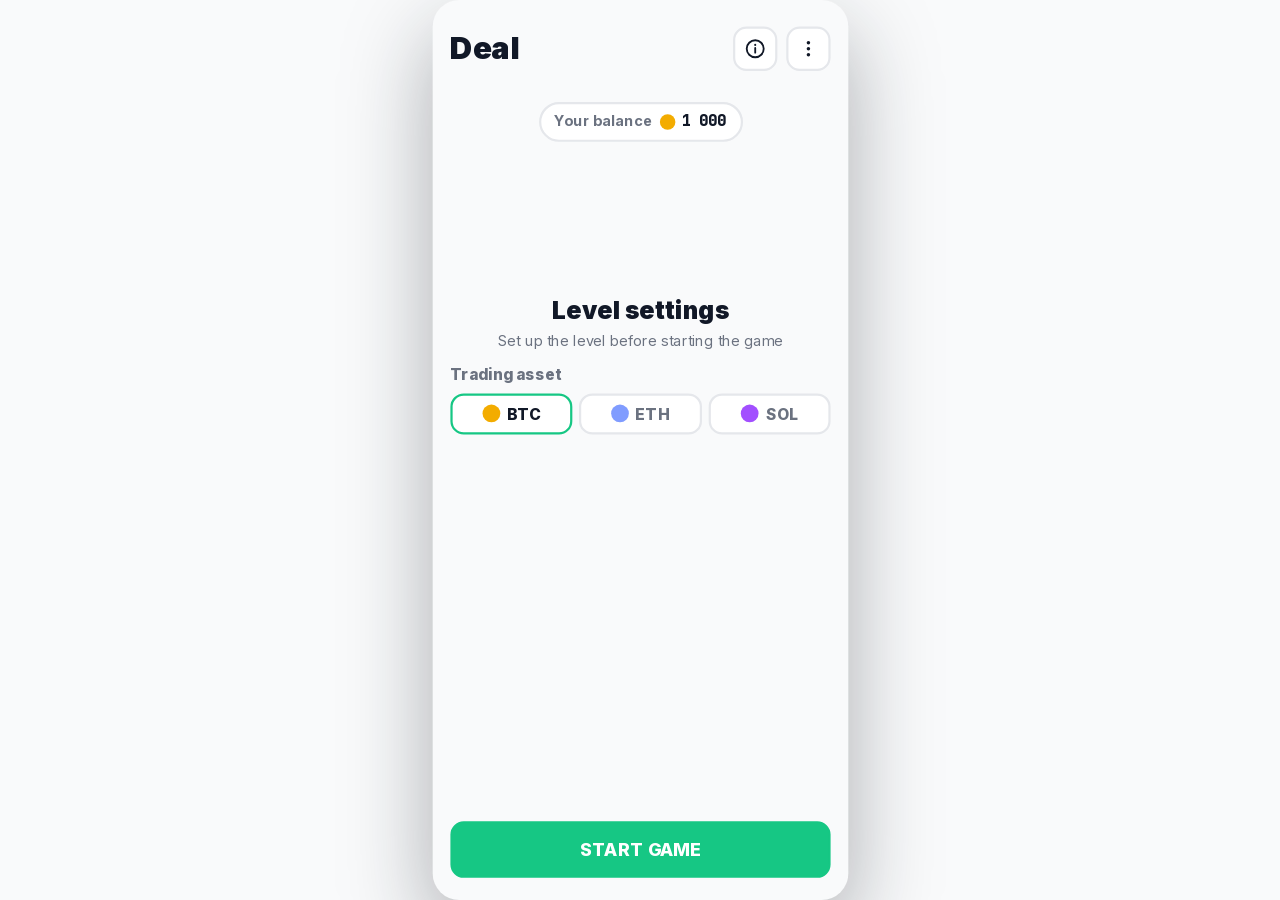
==== commit bd34b143: "Four visual variants (node 652): shell + game + onboarding + RC skinned; chart race fix; shop scroll" ====
--- a/games/trade/index.html
+++ b/games/trade/index.html
@@ -1,5 +1,5 @@
 <!DOCTYPE html>
-<html lang="en">
+<html lang="en" data-skin="crypto-light">
 <head>
 <meta charset="UTF-8">
 <meta name="viewport" content="width=device-width, initial-scale=1, maximum-scale=1, user-scalable=no">
@@ -11,24 +11,30 @@
 <div id="app">
   <div id="stage">
 
-    <!-- ===== START: «Deal» pre-round Level settings (Figma 622 / f2055) ===== -->
+    <!-- ===== app chrome band (corporate: navy header bar with the screen title; the other
+         three variants draw no app bar over the game → --gtop-h:0 collapses it) ===== -->
+    <div id="gtopbar"><span id="gtopTitle">Trade</span></div>
+
+    <!-- ===== START: «Deal» pre-round Level settings ===== -->
     <section id="screen-start" class="screen">
       <div class="deal-inner">
         <header class="deal-top">
           <h1 class="deal-title" data-gt="deal.title">Deal</h1>
           <div class="deal-topbtns">
-            <button id="btnInfo" class="infobtn" aria-label="How to play">
-              <svg viewBox="0 0 24 24" width="24" height="24" fill="none" stroke="#fff" stroke-width="1.7" stroke-linecap="round"><circle cx="12" cy="12" r="9"/><path d="M12 11.2v4.6"/><circle cx="12" cy="8" r="1.15" fill="#fff" stroke="none"/></svg>
+            <button id="btnInfo" class="squarebtn" aria-label="How to play">
+              <svg viewBox="0 0 24 24" width="20" height="20" fill="none" stroke="currentColor" stroke-width="2" stroke-linecap="round"><circle cx="12" cy="12" r="9.2"/><path d="M12 11.2v5"/><circle cx="12" cy="7.8" r="1.15" fill="currentColor" stroke="none"/></svg>
             </button>
             <button id="btnDealKebab" class="squarebtn" aria-label="Menu">
-              <svg viewBox="0 0 24 24" width="24" height="24"><circle cx="12" cy="5.5" r="2" fill="currentColor"/><circle cx="12" cy="12" r="2" fill="currentColor"/><circle cx="12" cy="18.5" r="2" fill="currentColor"/></svg>
+              <svg viewBox="0 0 24 24" width="20" height="20"><circle cx="12" cy="5.5" r="1.9" fill="currentColor"/><circle cx="12" cy="12" r="1.9" fill="currentColor"/><circle cx="12" cy="18.5" r="1.9" fill="currentColor"/></svg>
             </button>
           </div>
         </header>
 
         <div class="deal-balband">
-          <div class="dbb-label" data-gt="deal.balance">Your balance</div>
-          <div class="dbb-row"><svg class="coin-v" viewBox="0 0 24 24"><ellipse cx="10" cy="12" rx="4.2" ry="8.6"/><path d="M10 3.4h3.6c2.5 0 4.4 3.8 4.4 8.6s-1.9 8.6-4.4 8.6H10"/><path d="M13.4 7.5h3.4M14.6 12h3.4M13.4 16.5h3.4"/></svg><span id="dealBal">1 000</span></div>
+          <div class="bal-row">
+            <span class="bal-lbl dbb-label" data-gt="deal.balance">Your balance</span>
+            <span class="bal-pill"><span class="coin-dot"></span><span id="dealBal">1 000</span></span>
+          </div>
         </div>
 
         <div class="deal-head">
@@ -37,28 +43,28 @@
         </div>
 
         <div class="asset-band">
-          <div class="asset-lbl" data-gt="deal.asset">Trading asset</div>
+          <div class="asset-lbl ctl-lbl" data-gt="deal.asset">Trading asset</div>
           <div class="asset-chips" id="assetChips">
-            <button class="asset-chip on" data-asset="BTC"><img src="coin-btc.webp" alt="">BTC</button>
-            <button class="asset-chip" data-asset="ETH"><img src="coin-eth.webp" alt="">ETH</button>
-            <button class="asset-chip" data-asset="SOL"><img src="coin-sol.webp" alt="">SOL</button>
-          </div>
-        </div>
-
-        <!-- unlock banner: показывается, когда игроку реально доступна новая механика
-             (частичные позиции на stage 3 — ровно кейс макета f2055) -->
+            <button class="asset-chip on" data-asset="BTC"><span class="coin-dot" data-coin="BTC"></span>BTC</button>
+            <button class="asset-chip" data-asset="ETH"><span class="coin-dot" data-coin="ETH"></span>ETH</button>
+            <button class="asset-chip" data-asset="SOL"><span class="coin-dot" data-coin="SOL"></span>SOL</button>
+          </div>
+        </div>
+
+        <!-- unlock banner: shown when a new mechanic is actually available to learn
+             (partial positions on stage 3 — exactly the mockup case) -->
         <div id="dealUnlock" class="deal-unlock hidden">
           <div class="du-head">
-            <svg viewBox="0 0 20 20" width="20" height="20" fill="none" stroke="#13A86D" stroke-width="2" stroke-linecap="round" stroke-linejoin="round"><path d="M6.2 9V6.4a3.8 3.8 0 0 1 7.4-1.1"/><rect x="3.5" y="9" width="13" height="8.5" rx="2"/></svg>
-            <span data-gt="deal.unlock.t">New mechanic unlocked!</span>
+            <span class="du-ico"><svg viewBox="0 0 20 20" width="14" height="14" fill="none" stroke="currentColor" stroke-width="2" stroke-linecap="round" stroke-linejoin="round"><path d="M6.2 9V6.4a3.8 3.8 0 0 1 7.4-1.1"/><rect x="3.5" y="9" width="13" height="8.5" rx="2"/></svg></span>
+            <span class="du-tag" data-gt="deal.unlock.t">New mechanic unlocked!</span>
           </div>
           <div class="du-name" id="duName"></div>
           <div class="du-desc" id="duDesc"></div>
-          <button id="btnLearn" class="bigbtn blue learn"><span class="btn-label" data-gt="deal.learn">Learn</span></button>
+          <button id="btnLearn" class="bigbtn learn"><span class="btn-label" data-gt="deal.learn">Learn</span></button>
         </div>
 
         <div class="deal-cta">
-          <button id="btnPlay" class="bigbtn blue"><span class="btn-label" data-gt="deal.start">Start game</span></button>
+          <button id="btnPlay" class="bigbtn green"><span class="btn-label" data-gt="deal.start">Start game</span></button>
         </div>
       </div>
     </section>
@@ -68,9 +74,9 @@
       <header id="topbar">
         <button id="btnPause" class="squarebtn" aria-label="Pause"><span class="pause-ico"></span></button>
         <div id="timerCircle">
-          <svg viewBox="0 0 76 76">
-            <circle class="ring-track" cx="38" cy="38" r="35"/>
-            <circle id="ringArc" class="ring-arc" cx="38" cy="38" r="35"/>
+          <svg id="timerRing" viewBox="0 0 100 100" preserveAspectRatio="none">
+            <rect class="ring-track" x="0" y="0" width="100" height="100" rx="10"/>
+            <rect id="ringArc" class="ring-arc" x="0" y="0" width="100" height="100" rx="10"/>
           </svg>
           <div id="timerText">1:00</div>
         </div>
@@ -79,36 +85,42 @@
             <span class="heart"></span><span class="heart"></span><span class="heart"></span>
           </div>
           <button id="btnKebab" class="squarebtn hidden" aria-label="Menu">
-            <svg viewBox="0 0 24 24" width="24" height="24"><circle cx="12" cy="5.5" r="2" fill="currentColor"/><circle cx="12" cy="12" r="2" fill="currentColor"/><circle cx="12" cy="18.5" r="2" fill="currentColor"/></svg>
+            <svg viewBox="0 0 24 24" width="20" height="20"><circle cx="12" cy="5.5" r="1.9" fill="currentColor"/><circle cx="12" cy="12" r="1.9" fill="currentColor"/><circle cx="12" cy="18.5" r="1.9" fill="currentColor"/></svg>
           </button>
         </div>
       </header>
 
       <div id="balanceBand">
-        <div class="bal-pill"><span class="bal-lbl" data-gt="ui.balance">Balance</span><svg class="coin-v" viewBox="0 0 24 24"><ellipse cx="10" cy="12" rx="4.2" ry="8.6"/><path d="M10 3.4h3.6c2.5 0 4.4 3.8 4.4 8.6s-1.9 8.6-4.4 8.6H10"/><path d="M13.4 7.5h3.4M14.6 12h3.4M13.4 16.5h3.4"/></svg><span id="balTop">1 000</span></div>
-      </div>
-      <div id="offlineBadge" class="hidden">⚡ offline mode</div>
+        <div class="bal-row">
+          <span class="bal-lbl" data-gt="ui.balance">Balance</span>
+          <span class="bal-pill"><span class="coin-dot"></span><span id="balTop">1 000</span></span>
+        </div>
+      </div>
 
       <div id="chartWrap">
-        <canvas id="chart"></canvas>
-        <div id="chartTag">Bitcoin chart (BTC/USD)</div>
+        <div class="chart-head">
+          <div id="chartTag">Bitcoin chart (BTC/USD)</div>
+          <div id="chartPrice">63 370</div>
+        </div>
+        <div id="chartPlot"><canvas id="chart"></canvas></div>
+        <div id="offlineBadge" class="hidden">⚡ offline mode</div>
         <div id="meltWarn" class="hidden">⚠ Profit is melting — lock it in!</div>
       </div>
 
       <div id="belowChart">
         <div id="infoCard">
-          <!-- flat: тикер -->
+          <!-- flat: ticker -->
           <div id="tickerBox">
             <div class="card-label" id="tickerAsset">BTC</div>
             <div class="ticker-line"><span id="tickerPrice">63 370</span><span id="tickerChg" class="up">+0.00%</span></div>
           </div>
-          <!-- в позиции: PnL -->
+          <!-- in position: PnL -->
           <div id="pnlBox" class="hidden">
             <span id="posLevBadge" class="pos-badge lev hidden">x2</span>
             <span id="posDirBadge" class="pos-badge dir long hidden">Long</span>
             <div class="pnl-mid">
               <div class="card-label" data-gt="ui.upnl">Unrealized P&amp;L</div>
-              <div class="pnl-line"><svg class="coin-v" viewBox="0 0 24 24"><ellipse cx="10" cy="12" rx="4.2" ry="8.6"/><path d="M10 3.4h3.6c2.5 0 4.4 3.8 4.4 8.6s-1.9 8.6-4.4 8.6H10"/><path d="M13.4 7.5h3.4M14.6 12h3.4M13.4 16.5h3.4"/></svg><span id="uPnlUsd">+0.00</span><span id="uPnlPct">+0.00%</span></div>
+              <div class="pnl-line"><span class="coin-dot pnl-coin"></span><span id="uPnlUsd">+0.00</span><span id="uPnlPct">+0.00%</span></div>
               <div class="pnl-chips">
                 <div class="pnl-chip"><div class="pc-label" data-gt="ui.enter">Enter</div><div id="entryPriceEl" class="pc-val">63 370</div></div>
                 <div class="pnl-chip"><div class="pc-label" data-gt="ui.current">Current</div><div id="curPriceEl" class="pc-val">63 420</div></div>
@@ -122,16 +134,16 @@
           </div>
         </div>
 
-        <!-- контролы лесенки: плечо и доля котлеты -->
+        <!-- ladder controls: leverage and stack fraction -->
         <div id="ctlBar">
           <div class="ctl-row" id="levCtl">
-            <div class="ctl-head"><span class="lock-ico hidden"><svg viewBox="0 0 20 20"><path fill="#DE8225" d="M10 1.8a4.1 4.1 0 0 0-4.1 4.1v1.6H5.2A1.9 1.9 0 0 0 3.3 9.4v6.4a1.9 1.9 0 0 0 1.9 1.9h9.6a1.9 1.9 0 0 0 1.9-1.9V9.4a1.9 1.9 0 0 0-1.9-1.9h-.7V5.9A4.1 4.1 0 0 0 10 1.8Zm2.3 5.7H7.7V5.9a2.3 2.3 0 1 1 4.6 0Z"/></svg></span><span class="ctl-lbl" data-gt="ui.leverage">Leverage</span></div>
+            <div class="ctl-head"><span class="lock-ico hidden"><svg viewBox="0 0 20 20" width="14" height="14" fill="none" stroke="currentColor" stroke-width="2" stroke-linecap="round" stroke-linejoin="round"><path d="M6.4 9V6.2a3.6 3.6 0 0 1 7.2 0V9"/><rect x="3.8" y="9" width="12.4" height="8.4" rx="2"/></svg></span><span class="ctl-lbl" data-gt="ui.leverage">Leverage</span></div>
             <div class="pills">
               <button data-lev="1">x1</button><button data-lev="2" class="on">x2</button><button data-lev="3">x3</button><button data-lev="4">x4</button><button data-lev="5">x5</button>
             </div>
           </div>
           <div class="ctl-row" id="fracCtl">
-            <div class="ctl-head"><span class="lock-ico hidden"><svg viewBox="0 0 20 20"><path fill="#DE8225" d="M10 1.8a4.1 4.1 0 0 0-4.1 4.1v1.6H5.2A1.9 1.9 0 0 0 3.3 9.4v6.4a1.9 1.9 0 0 0 1.9 1.9h9.6a1.9 1.9 0 0 0 1.9-1.9V9.4a1.9 1.9 0 0 0-1.9-1.9h-.7V5.9A4.1 4.1 0 0 0 10 1.8Zm2.3 5.7H7.7V5.9a2.3 2.3 0 1 1 4.6 0Z"/></svg></span><span class="ctl-lbl" data-gt="ui.size">Trade size</span></div>
+            <div class="ctl-head"><span class="lock-ico hidden"><svg viewBox="0 0 20 20" width="14" height="14" fill="none" stroke="currentColor" stroke-width="2" stroke-linecap="round" stroke-linejoin="round"><path d="M6.4 9V6.2a3.6 3.6 0 0 1 7.2 0V9"/><rect x="3.8" y="9" width="12.4" height="8.4" rx="2"/></svg></span><span class="ctl-lbl" data-gt="ui.size">Trade size</span></div>
             <div class="pills">
               <button data-frac="0.25">25%</button><button data-frac="0.5">50%</button><button data-frac="0.75">75%</button><button data-frac="1" class="on">100%</button>
               <button id="fracUnlock" class="unlock hidden">🔒 Open</button>
@@ -147,13 +159,13 @@
       </div>
     </section>
 
-    <!-- ===== RESULT ===== -->
+    <!-- ===== RESULT (standalone only — in the hub the shell draws Round Complete) ===== -->
     <section id="screen-result" class="screen hidden">
       <div class="res-scroll">
         <div class="res-head">
           <div class="res-title">ROUND COMPLETE</div>
           <div class="chips-row">
-            <div class="pill"><img id="resAssetIco" class="coin-img" src="coin-btc.webp" alt=""><span id="resAssetLbl">BTC</span></div>
+            <div class="pill"><span id="resAssetIco" class="coin-dot" data-coin="BTC"></span><span id="resAssetLbl">BTC</span></div>
             <div class="pill js-roundlen">60 sec</div>
           </div>
         </div>
@@ -190,7 +202,7 @@
       </div>
     </div>
 
-    <!-- one-time онбординг ступеней (шорты / плечо) -->
+    <!-- one-time stage onboarding (shorts / leverage) -->
     <div id="introOverlay" class="overlay intro-overlay hidden">
       <div class="intro-card">
         <span id="introDraft" class="draft-chip hidden">★ draft</span>
@@ -200,8 +212,8 @@
       </div>
     </div>
 
-    <!-- ★draft: (i) на Deal-экране — в макете f2055 кнопка есть, контент не задан;
-         показываем правила игры (бывший стартовый список howto) -->
+    <!-- ★draft: (i) on the Deal screen — the mockups draw the button but no content;
+         we show the game rules (the former start-screen howto list) -->
     <div id="infoOverlay" class="overlay intro-overlay hidden">
       <div class="intro-card">
         <div class="intro-title" data-gt="deal.howto.t">How to play</div>
@@ -210,7 +222,7 @@
       </div>
     </div>
 
-    <!-- ★draft: кебаб на Deal-экране — меню в макете не задано; звук + выход в хаб -->
+    <!-- ★draft: Deal kebab — no menu in the mockups; sound + exit to hub -->
     <div id="dealMenu" class="overlay intro-overlay hidden">
       <div class="pause-card">
         <button id="btnDealSound" class="ghostbtn">🔊 Sound: on</button>
@@ -221,7 +233,7 @@
 
     <div id="liqOverlay" class="overlay hidden">
       <svg id="cracks" viewBox="0 0 375 812" preserveAspectRatio="none">
-        <g stroke="#3a2222" stroke-width="3" fill="none" opacity="0.8">
+        <g class="crack-dark" stroke-width="3" fill="none" opacity="0.8">
           <path d="M188 405 L145 330 L155 242 L106 175 L116 87 L77 19"/>
           <path d="M188 405 L250 347 L245 251 L308 202 L298 96 L346 38"/>
           <path d="M188 405 L115 453 L58 434 L19 501"/>
@@ -230,7 +242,7 @@
           <path d="M188 405 L96 578 L115 674 L58 771"/>
           <path d="M188 405 L288 569 L269 665 L327 762"/>
         </g>
-        <g stroke="#ffffff" stroke-width="1.5" fill="none" opacity="0.85">
+        <g class="crack-light" stroke-width="1.5" fill="none" opacity="0.85">
           <path d="M188 405 L146 331 L156 244 L108 177"/>
           <path d="M188 405 L248 349 L243 253 L306 204"/>
           <path d="M188 405 L175 519 L210 615"/>
--- a/games/trade/style.css
+++ b/games/trade/style.css
@@ -1,262 +1,710 @@
-/* «Trade» — бумажная тема по онбординг-макетам Миши (_рабочее/onboarding-new,
-   node-JSON группы onb1–onb3), стейдж 375×812 = размер фигма-фреймов @1x */
+/* «Trade» — ОДИН скелет, ЧЕТЫРЕ скина (вердикт владельца 31.07 вечер, п.32).
+   Скин приходит из хаба: ?skin=<key> в URL айфрейма + postMessage {type:'hub:skin'}.
+   Ключи: crypto-light (дефолт) / crypto-dark / cream / corporate.
+   DOM и раскладка НЕ ветвятся: отличаются только токены ниже + видимость
+   декоративных элементов (--gtop-h, --chprice-display, --ch-flag).
+   Геометрия/хексы — из Figma REST (файл MwL2GyFM68cbkVYy4XueTY):
+     crypto-light = ноды 622:32349 / 32416 / 32513  (ДС-листа нет — выведено из экранов)
+     crypto-dark  = ноды 622:32566 / 32678 / 32832  (+ ДС 584:21407)
+     cream        = ноды 622:32881 / 32954 / 33063  (+ ДС 584:21749)
+     corporate    = ноды 622:33433 / 33534 / 33677  (+ ДС 584:22077)
+   Стейдж = фигма-фрейм @1x (375×812), в окне/айфрейме масштабируется. */
+
 * { margin:0; padding:0; box-sizing:border-box; -webkit-tap-highlight-color:transparent; }
 html,body { height:100%; overflow:hidden; }
 @font-face {
-  font-family:'Nunito'; font-style:normal; font-weight:600 900; font-display:swap;
-  src:url('../../fonts/nunito-var.woff2') format('woff2');
-}
+  font-family:'Inter'; font-style:normal; font-weight:100 900; font-display:swap;
+  src:url('../../fonts/inter-var.woff2') format('woff2');
+}
+@font-face {
+  font-family:'JetBrains Mono'; font-style:normal; font-weight:100 800; font-display:swap;
+  src:url('../../fonts/jetbrains-mono-var.woff2') format('woff2');
+}
+
+/* ============================================================================
+   TOKEN CONTRACT — :root = crypto-light (дефолт, вердикт 31.07)
+   ============================================================================ */
+:root {
+  --font-ui:'Inter', system-ui, -apple-system, 'Segoe UI', sans-serif;
+  --font-num:'JetBrains Mono', ui-monospace, SFMono-Regular, Menlo, monospace;
+  --font-bal:var(--font-num);          /* цифры баланса/таймера */
+
+  /* поверхности */
+  --bg:#F9FAFB;
+  --card:#FFFFFF;                       /* карточки/панели */
+  --card2:#F9FAFB;                      /* вложенные боксы (Enter/Current) */
+  --line:#E5E7EB;
+  --line-w:2px;
+  --tx:#111827;
+  --tx-soft:#6B7280;
+  --tx-tert:#6B7280;
+
+  /* акценты */
+  --green:#16C784;
+  --red:#EA3943;
+  --accent:#228BEE;                     /* бренд-акцент варианта */
+  --warn:#FFB347;                       /* замок / кольцо таймера / залоченный 100% */
+  --coin:#F3AC00;
+  --coin-pnl:var(--coin);
+  --tint:rgba(22,199,132,.10);           /* мягкая подложка акцента */
+
+  /* монеты активов */
+  --dot-btc:#F3AC00; --dot-eth:#809CFF; --dot-sol:#A24FFF;
+
+  /* радиусы / метрика */
+  --r-card:16px; --r-chip:12px; --r-cta:12px; --r-pill:100px;
+  --pad-x:16px;
+
+  /* app-chrome band (только corporate) */
+  --gtop-h:0px; --gtop-bg:transparent; --gtop-tx:#fff;
+  --gtop-pad-l:60px; --gtop-fs:18px; --gtop-fw:700;
+
+  /* верхняя строка */
+  --top-pt:22px; --top-h:64px;
+  --sq:40px; --sq-r:12px; --sq-bg:#FFFFFF; --sq-line:var(--line); --sq-lw:2px; --sq-ico:#111827;
+  --sq2:40px; --sq2-r:12px;            /* кнопки шапки Deal */
+  --dbb-dir:row; --dbb-align:center;    /* подпись баланса на Deal: в строку или стопкой */
+  --dbb-case:none; --dbb-fs:var(--ballbl-fs);
+  --deal-title-pos:static;              /* absolute = заголовок центрован по фрейму */
+
+  /* таймер */
+  --timer-w:58px; --timer-h:30px; --timer-r:100px;
+  --timer-bg:#FFFFFF; --timer-track:rgba(255,179,71,.38); --timer-arc:#FFB347; --timer-rw:2px;
+  --timer-tx:#111827; --timer-fs:14px; --timer-fw:800; --timer-font:var(--font-bal);
+
+  /* баланс */
+  --bal-mt:8px;
+  --balrow-bg:#FFFFFF; --balrow-line:var(--line); --balrow-lw:2px; --balrow-r:100px;
+  --balrow-pad:6px 12px; --balrow-gap:6px;
+  --balpill-bg:transparent; --balpill-line:transparent; --balpill-pad:0; --balpill-gap:6px;
+  --ballbl-tx:#6B7280; --ballbl-fs:13px; --ballbl-fw:700; --ballbl-case:none;
+  --balval-tx:#111827; --balval-fs:14px; --balval-fw:800;
+  --coin-sz:14px;
+
+  /* карточка графика */
+  --chart-mt:12px; --chart-h:200px;
+  --chcard-bg:#FFFFFF; --chcard-line:var(--line); --chcard-lw:2px; --chcard-r:16px;
+  --chcard-pad:12px; --chcard-gap:0px; --chcard-shadow:none;
+  --chtag-bg:transparent; --chtag-tx:#6B7280; --chtag-fs:12px; --chtag-fw:800;
+  --chtag-case:uppercase; --chtag-pad:0; --chtag-r:0;
+  --chprice-display:block; --chprice-tx:#228BEE; --chprice-fs:12px; --chprice-fw:800;
+  --chprice-font:var(--font-num); --chprice-pre:"";
+
+  /* канвас графика (читается game.js через getComputedStyle) */
+  --ch-grid:#EDF0F3; --ch-dash:6 6; --ch-lines:3;
+  --ch-axis:#6B7280; --ch-axis-fs:10; --ch-axis-fw:400; --ch-axis-font:num;
+  --ch-up:#16C784; --ch-down:#EA3943; --ch-body:0.62; --ch-wick:2; --ch-brad:2;
+  --ch-zone:rgba(22,199,132,.10); --ch-zone-line:rgba(22,199,132,0);
+  --ch-liq:rgba(234,57,67,.85);
+  --ch-flag:0; --ch-flag-bg:#228BEE; --ch-flag-tx:#FFFFFF; --ch-flag-r:4;
+  --ch-flag-fs:11; --ch-flag-fw:700; --ch-flagline:0;
+
+  /* инфо-карточка (тикер / PnL) */
+  --info-mt:14px; --info-h:79px; --info-h-pos:188px;
+  --info-bg:var(--card); --info-line:var(--line); --info-lw:2px; --info-r:24px; --info-pad:14px;
+  --info-shadow:none;
+  --lbl2-fs:15px; --lbl2-fw:700;
+  --pnl-fs:32px; --pnl-fw:900; --pnl-pct-fs:16px; --pnl-pct-fw:700; --pnl-pct-font:var(--font-num);
+  --pnl-coin-sz:24px;
+  --box-bg:#F9FAFB; --box-line:transparent; --box-lw:0px; --box-r:12px; --box-align:center;
+  --box-lbl-fs:12px; --box-lbl-fw:700; --box-val-fs:15px; --box-val-fw:800;
+  --box-val-font:var(--font-num);
+
+  /* ряды контролов */
+  --ctl-mt:16px; --ctl-gap:16px;
+  --lbl-tx:#6B7280; --lbl-fs:14px; --lbl-fw:800; --lbl-case:none; --lbl-gap:6px;
+  --lock-tx:#FFB347;
+  --chip-h:38px; --chip-gap:6px; --chip-mt:8px;
+  --chip-bg:#FFFFFF; --chip-line:var(--line); --chip-lw:2px; --chip-tx:#111827;
+  --chip-fs:15px; --chip-fw:900;
+  --chip-on-bg:#228BEE; --chip-on-line:#228BEE; --chip-on-tx:#FFFFFF; --chip-on-fw:900;
+  --chip-lock-bg:rgba(255,179,71,.21); --chip-lock-line:#FFB347; --chip-lock-tx:#FFB347;
+  --chip-lock-op:.40;
+
+  /* CTA */
+  --cta-h:51px; --cta-r:12px; --cta-gap:9px; --cta-pb:20px;
+  --cta-fs:16px; --cta-fw:800; --cta-case:uppercase; --cta-ls:0;
+  --cta-tx:#FFFFFF; --cta-shadow:none; --cta-lw:2px;
+  --btn-green:#16C784; --btn-green-line:#16C784;
+  --btn-red:#EA3943;   --btn-red-line:#EA3943;
+  --btn-blue:#228BEE;  --btn-blue-line:#228BEE;
+  --btn-learn-bg:#228BEE; --btn-learn-tx:#FFFFFF; --btn-learn-r:12px;
+  --btn-learn-h:37px; --btn-learn-fs:14px; --btn-learn-fw:900; --btn-learn-case:none;
+  --btn-learn-shadow:none;
+
+  /* Deal-экран: y-координаты макета МИНУС фейковый iOS status-bar (его игра не рисует —
+     в хабе айфрейм занимает всё окно, статус-бар шелла лежит под ним) */
+  --deal-pt:24px; --deal-g-title:28px; --deal-g-bal:139px; --deal-g-head:15px;
+  --deal-g-asset:16px; --deal-g-card:16px;
+  --deal-title-fs:28px; --deal-title-fw:900; --deal-title-align:left;
+  --dealh-fs:22px; --dealh-fw:900; --dealsub-fs:13px; --dealsub-fw:400;
+  --asset-h:37px; --asset-r:12px; --asset-gap:6px; --asset-dot:16px;
+  --asset-bg:#FFFFFF; --asset-line:var(--line); --asset-lw:2px; --asset-tx:#6B7280;
+  --asset-fs:14px; --asset-fw:800;
+  --asset-on-bg:#FFFFFF; --asset-on-line:#16C784; --asset-on-lw:2px; --asset-on-tx:#111827;
+  --unlock-bg:var(--card); --unlock-line:var(--line); --unlock-lw:2px; --unlock-r:20px;
+  --unlock-pad:16px; --unlock-shadow:none;
+  --du-tag-tx:#16C784; --du-tag-fs:13px; --du-tag-fw:800; --du-tag-case:none;
+  --du-tag-bg:transparent; --du-tag-pad:0; --du-tag-r:0;
+  --duico-bg:transparent; --duico-sz:14px; --duico-r:0;
+  --du-name-fs:16px; --du-name-fw:900;
+  --du-desc-fs:12px; --du-desc-fw:400; --du-desc-lh:16.8px;
+
+  /* оверлеи */
+  --ov-bg:rgba(17,24,39,.55); --ov-card:var(--card); --ov-line:var(--line);
+  --ov-lw:2px; --ov-r:20px;
+  --ghost-bg:#F1F3F6; --ghost-tx:#111827;
+  --heart-on:#EA3943; --heart-off:#D7DBE0;
+  --home-bg:#111827; --home-tx:#FFFFFF;
+}
+
+/* ---------------------------------- crypto-dark ---------------------------- */
+html[data-skin="crypto-dark"] {
+  --bg:#0B0E14; --card:#141A26; --card2:#0B0E14;
+  --line:rgba(255,255,255,.10); --line-w:1px;
+  --tx:#FFFFFF; --tx-soft:#8F9CAE; --tx-tert:#8F9CAE;
+  --green:#16C784; --red:#EA3943; --accent:#22D3EE; --warn:#22D3EE;
+  --coin:#F3BA2F; --coin-pnl:#16C784; --tint:rgba(34,211,238,.13);
+  --dot-btc:#F3BA2F; --dot-eth:#627EEA; --dot-sol:#00FFA3;
+  --r-card:20px; --r-chip:12px; --r-cta:12px;
+
+  --top-pt:54px; --top-h:72px;
+  --sq:44px; --sq-r:12px; --sq-bg:#141A26; --sq-line:rgba(255,255,255,.10); --sq-lw:1px; --sq-ico:#FFFFFF;
+
+  --timer-w:72px; --timer-h:72px; --timer-r:36px;
+  --timer-bg:#141A26; --timer-track:rgba(34,211,238,.30); --timer-arc:#22D3EE; --timer-rw:3px;
+  --timer-tx:#FFFFFF; --timer-fs:20px; --timer-fw:900; --timer-font:var(--font-ui);
+
+  --bal-mt:16px;
+  --balrow-bg:transparent; --balrow-line:transparent; --balrow-lw:0px; --balrow-pad:0; --balrow-gap:6px;
+  --balpill-bg:#141A26; --balpill-line:rgba(255,255,255,.10); --balpill-pad:6px 12px;
+  --ballbl-tx:#8F9CAE; --ballbl-fw:500;
+  --balval-tx:#F3BA2F; --balval-fs:13px; --balval-fw:700;
+
+  --chart-mt:16px; --chart-h:196px;
+  --chcard-bg:transparent; --chcard-line:transparent; --chcard-lw:0px; --chcard-r:0px;
+  --chcard-pad:0px; --chcard-gap:8px;
+  --chtag-bg:rgba(34,211,238,.13); --chtag-tx:#22D3EE; --chtag-fs:11px; --chtag-fw:800;
+  --chtag-pad:4px 8px; --chtag-r:6px;
+  --chprice-display:none;
+
+  --ch-grid:rgba(255,255,255,.10); --ch-dash:4 4; --ch-lines:6;
+  --ch-axis:#8F9CAE; --ch-axis-fs:11; --ch-axis-font:ui;
+  --ch-body:0.56; --ch-wick:1.5;
+  --ch-zone:rgba(22,199,132,.08); --ch-zone-line:rgba(22,199,132,0);
+  --ch-flag:1; --ch-flag-bg:#22D3EE; --ch-flag-tx:#FFFFFF; --ch-flag-r:4;
+  --ch-flag-fs:11; --ch-flag-fw:700; --ch-flagline:1;
+
+  --info-mt:16px; --info-h:72px; --info-h-pos:152px;
+  --info-lw:1.5px; --info-r:20px; --info-pad:16px;
+  --lbl2-fs:13px;
+  --pnl-fs:24px; --pnl-pct-fs:14px; --pnl-pct-font:var(--font-ui); --pnl-coin-sz:16px;
+  --box-bg:#0B0E14; --box-r:12px;
+  --box-val-font:var(--font-ui); --box-lbl-fw:400;
+
+  --lbl-tx:#8F9CAE; --lbl-fs:13px; --lbl-fw:700; --lbl-case:uppercase;
+  --lock-tx:#22D3EE;
+  --chip-h:37px; --chip-gap:8px;
+  --chip-bg:#141A26; --chip-lw:1px; --chip-tx:#8F9CAE; --chip-fs:14px; --chip-fw:700;
+  --chip-on-bg:#22D3EE; --chip-on-line:#22D3EE; --chip-on-tx:#0B0E14; --chip-on-fw:800;
+  --chip-lock-bg:rgba(64,104,245,.31); --chip-lock-line:#22D3EE; --chip-lock-tx:#FFFFFF;
+
+  --cta-h:54px; --cta-fs:18px; --cta-fw:900; --cta-case:none; --cta-lw:0px; --cta-pb:24px;
+  --cta-tx:#0B0E14;
+  --btn-green:#16C784; --btn-blue:#16C784; --btn-blue-line:#16C784;
+  --btn-learn-bg:#22D3EE; --btn-learn-tx:#0B0E14; --btn-learn-r:8px;
+  --btn-learn-h:40px; --btn-learn-fs:13px; --btn-learn-fw:800;
+
+  --sq2:36px; --sq2-r:100px;
+  --dbb-dir:column; --dbb-align:center; --dbb-case:uppercase; --dbb-fs:12px;
+  --deal-pt:20px; --deal-g-title:16px; --deal-g-bal:99px; --deal-g-head:21px;
+  --deal-g-asset:67px; --deal-g-card:16px;
+  --dealh-fs:24px; --dealsub-fs:14px;
+  --asset-h:37px; --asset-r:16px; --asset-gap:8px;
+  --asset-bg:#141A26; --asset-lw:1px; --asset-tx:#8F9CAE;
+  --asset-on-bg:#141A26; --asset-on-line:#16C784; --asset-on-lw:1.5px; --asset-on-tx:#FFFFFF;
+  --unlock-lw:1.5px; --unlock-r:20px;
+  --du-tag-tx:#22D3EE; --du-tag-fs:12px; --du-tag-case:uppercase;
+  --du-name-fs:18px;
+  --du-desc-fs:13px; --du-desc-lh:16px;
+
+  --ov-bg:rgba(0,0,0,.66); --ov-lw:1.5px;
+  --ghost-bg:#141A26; --ghost-tx:#FFFFFF;
+  --heart-off:#2A3240;
+  --home-bg:#141A26;
+}
+/* ------------------------------------ cream ------------------------------- */
+html[data-skin="cream"] {
+  --font-num:'Inter', system-ui, sans-serif;
+  --font-bal:var(--font-num);
+  --bg:#FDF8F0; --card:#FFFDF6; --card2:#FFFDF6;
+  --line:#E5E7EB; --line-w:1px;
+  --tx:#4C334A; --tx-soft:#6B5C4C; --tx-tert:#8C7E6E;
+  --green:#1E9E4A; --red:#CC0000; --accent:#1B5E20; --warn:#D97706;
+  --coin:#E8A013; --coin-pnl:#E8A013; --tint:#E8F5E9;
+  --dot-btc:#E8A013; --dot-eth:#5462D6; --dot-sol:#9945FF;
+  --r-card:16px;
+
+  --top-pt:12px; --top-h:48px;
+  --sq:32px; --sq-r:100px; --sq-bg:#FFFDF6; --sq-line:#E5E7EB; --sq-lw:1px; --sq-ico:#4C334A;
+
+  --timer-w:65px; --timer-h:29px; --timer-r:100px;
+  --timer-bg:#FFFDF6; --timer-track:#E5E7EB; --timer-arc:#1E9E4A; --timer-rw:1.5px;
+  --timer-tx:#4C334A; --timer-fs:14px; --timer-fw:800; --timer-font:var(--font-ui);
+
+  --bal-mt:12px;
+  --balrow-bg:#FFFDF6; --balrow-line:#E5E7EB; --balrow-lw:1px; --balrow-pad:6px 16px;
+  --balpill-bg:transparent; --balpill-line:transparent; --balpill-pad:0;
+  --ballbl-tx:#6B5C4C; --ballbl-fw:600;
+  --balval-tx:#4C334A; --balval-fs:13px; --balval-fw:800;
+  --coin-sz:12px;
+
+  --chart-mt:12px; --chart-h:332px;
+  --chcard-bg:#FFFFFF; --chcard-line:#FFFFFF; --chcard-lw:1px; --chcard-r:16px;
+  --chcard-pad:16px; --chcard-gap:8px;
+  --chtag-tx:#6B5C4C; --chtag-fs:11px; --chtag-fw:700;
+  --chprice-tx:#6B5C4C; --chprice-fs:11px; --chprice-fw:700; --chprice-font:var(--font-ui);
+
+  --ch-grid:rgba(76,51,74,.06); --ch-dash:0; --ch-lines:3;
+  --ch-axis:rgba(140,126,110,.75); --ch-axis-fs:10; --ch-axis-font:ui;
+  --ch-up:#1E9E4A; --ch-down:#CC0000; --ch-body:0.44; --ch-wick:1.5;
+  --ch-zone:rgba(30,158,74,.10); --ch-zone-line:rgba(30,158,74,0);
+  --ch-liq:rgba(204,0,0,.8);
+  --ch-flag:1; --ch-flag-bg:#1E9E4A; --ch-flag-tx:#FFFFFF; --ch-flag-r:4;
+  --ch-flag-fs:10; --ch-flag-fw:800; --ch-flagline:0;
+
+  --info-mt:14px; --info-h:70px; --info-h-pos:150px;
+  --info-bg:#FFFDF6; --info-line:#E5E7EB; --info-lw:1px; --info-r:16px; --info-pad:16px;
+  --info-shadow:0 4px 12px rgba(109,117,143,.06);
+  --lbl2-fs:12px; --lbl2-fw:700;
+  --pnl-fs:24px; --pnl-pct-fs:16px; --pnl-pct-font:var(--font-ui); --pnl-coin-sz:14px;
+  --box-bg:#FFFDF6; --box-r:12px; --box-val-fs:14px; --box-val-font:var(--font-ui);
+  --box-lbl-fs:11px; --box-lbl-fw:600;
+
+  --lbl-tx:#4C334A; --lbl-fs:13px; --lbl-fw:700; --lbl-gap:4px;
+  --lock-tx:#6B5C4C;
+  --chip-h:37px; --chip-gap:8px;
+  --chip-bg:#FFFDF6; --chip-lw:1px; --chip-tx:#4C334A; --chip-fs:14px; --chip-fw:700;
+  --chip-on-bg:#1B5E20; --chip-on-line:#1B5E20; --chip-on-tx:#FFFFFF; --chip-on-fw:800;
+  --chip-lock-bg:#1B5E20; --chip-lock-line:#1B5E20; --chip-lock-tx:#FFFFFF;
+
+  --cta-h:51px; --cta-r:16px; --cta-fs:16px; --cta-fw:800; --cta-case:none; --cta-lw:0px;
+  --cta-shadow:0 8px 18px rgba(0,0,0,.15);
+  --btn-green:linear-gradient(90deg,#1E9E4A,#0F6B2E);
+  --btn-red:linear-gradient(90deg,#CC0000,#8E0000);
+  --btn-blue:linear-gradient(90deg,#1E9E4A,#0F6B2E);
+  --btn-learn-bg:linear-gradient(90deg,#4A7BD5,#224192); --btn-learn-r:8px;
+  --btn-learn-h:37px; --btn-learn-fs:13px; --btn-learn-fw:800; --btn-learn-case:uppercase;
+  --btn-learn-shadow:0 6px 14px rgba(0,0,0,.12), inset 0 -2px 4px rgba(255,255,255,.4);
+
+  --sq2:32px; --sq2-r:100px; --deal-title-pos:absolute;
+  --deal-pt:12px; --deal-g-title:34px; --deal-g-bal:98px; --deal-g-head:26px;
+  --deal-g-asset:93px; --deal-g-card:16px;
+  --cta-pb:38px;
+  --deal-title-fs:18px; --deal-title-fw:900; --deal-title-align:center;
+  --dealh-fs:24px; --dealsub-fs:13px;
+  --asset-h:32px; --asset-r:12px; --asset-gap:8px;
+  --asset-bg:#FFFDF6; --asset-lw:1px; --asset-tx:#6B5C4C; --asset-fs:13px; --asset-fw:700;
+  --asset-on-bg:#FFFDF6; --asset-on-line:#1B5E20; --asset-on-lw:2px; --asset-on-tx:#4C334A;
+  --unlock-bg:#FFFDF6; --unlock-line:#E5E7EB; --unlock-lw:1px; --unlock-r:16px;
+  --unlock-shadow:0 4px 12px rgba(109,117,143,.06);
+  --du-tag-tx:#1B5E20; --du-tag-fs:10px; --du-tag-case:uppercase;
+  --du-tag-bg:#E8F5E9; --du-tag-pad:4px 8px; --du-tag-r:6px;
+  --duico-sz:10px;
+  --du-name-fs:16px; --du-name-fw:800;
+
+  --ov-bg:rgba(60,40,20,.5); --ov-lw:1px; --ov-r:20px;
+  --ghost-bg:#F3EDE0; --ghost-tx:#4C334A;
+  --heart-on:#CC0000; --heart-off:#E0D8CC;
+  --home-bg:#1B5E20;
+}
+
+/* ---------------------------------- corporate ----------------------------- */
+html[data-skin="corporate"] {
+  --font-num:'Inter', system-ui, sans-serif;
+  --font-bal:var(--font-num);
+  --bg:#FFFFFF; --card:#F6F8FC; --card2:#FFFFFF;
+  --line:#E4E7EC; --line-w:1px;
+  --tx:#1A2333; --tx-soft:#8F9CAE; --tx-tert:#8F9CAE;
+  --green:#2ECC71; --red:#E74C3C; --accent:#2D7D5A; --warn:#D49E2F;
+  --coin:#D49E2F; --coin-pnl:#D49E2F; --tint:#E8F5E9;
+  --dot-btc:#D49E2F; --dot-eth:#5C6BC0; --dot-sol:#9575CD;
+  --r-card:16px; --r-chip:10px;
+
+  /* navy app-chrome (мокапы v4: status-bar 37 + header-bar 56 = 93) */
+  --gtop-h:93px; --gtop-bg:#1B2838; --gtop-tx:#FFFFFF;
+
+  --top-pt:8px; --top-h:48px;
+  --sq:32px; --sq-r:100px; --sq-bg:#FFFDF6; --sq-line:#E5E7EB; --sq-lw:1px; --sq-ico:#4C334A;
+
+  --timer-w:56px; --timer-h:56px; --timer-r:28px;
+  --timer-bg:#F6F8FC; --timer-track:rgba(45,125,90,.30); --timer-arc:#2D7D5A; --timer-rw:2px;
+  --timer-tx:#1A2333; --timer-fs:15px; --timer-fw:800; --timer-font:var(--font-ui);
+
+  --bal-mt:14px;
+  --balrow-bg:transparent; --balrow-line:transparent; --balrow-lw:0px; --balrow-pad:0;
+  --balrow-gap:8px;
+  --balpill-bg:#F6F8FC; --balpill-line:transparent; --balpill-pad:4px 10px; --balpill-gap:4px;
+  --ballbl-tx:#8F9CAE; --ballbl-fw:600;
+  --balval-tx:#1A2333; --balval-fs:14px; --balval-fw:800;
+
+  --chart-mt:14px; --chart-h:253px;
+  --chcard-bg:#F6F8FC; --chcard-line:transparent; --chcard-lw:0px; --chcard-r:16px;
+  --chcard-pad:14px; --chcard-gap:10px;
+  --chtag-tx:#8F9CAE; --chtag-fs:11px; --chtag-fw:700;
+  --chprice-tx:#E74C3C; --chprice-fs:12px; --chprice-fw:700; --chprice-font:var(--font-ui);
+  --chprice-pre:"Live • ";
+
+  --ch-grid:#E4E7EC; --ch-dash:0; --ch-lines:5;
+  --ch-axis:rgba(143,156,174,.85); --ch-axis-fs:10; --ch-axis-font:ui;
+  --ch-up:#2ECC71; --ch-down:#E74C3C; --ch-body:0.58; --ch-wick:1.5;
+  --ch-zone:rgba(46,204,113,.12); --ch-zone-line:rgba(46,204,113,0);
+  --ch-liq:rgba(231,76,60,.85);
+  --ch-flag:0; --ch-flag-bg:#2D7D5A;
+
+  --info-mt:14px; --info-h:74px; --info-h-pos:154px;
+  --info-bg:#F6F8FC; --info-line:#E4E7EC; --info-lw:1px; --info-r:16px; --info-pad:16px;
+  --lbl2-fs:12px; --lbl2-fw:700;
+  --pnl-fs:24px; --pnl-pct-fs:16px; --pnl-pct-font:var(--font-ui); --pnl-coin-sz:18px;
+  --box-bg:#FFFFFF; --box-line:#E4E7EC; --box-lw:1px; --box-r:10px; --box-align:flex-start;
+  --box-lbl-fs:11px; --box-lbl-fw:400; --box-val-fs:14px; --box-val-fw:700;
+  --box-val-font:var(--font-ui);
+
+  --lbl-tx:#8F9CAE; --lbl-fs:13px; --lbl-fw:700;
+  --lock-tx:#8F9CAE;
+  --chip-h:36px; --chip-gap:6px;
+  --chip-bg:#F6F8FC; --chip-lw:1px; --chip-tx:#1A2333; --chip-fs:13px; --chip-fw:700;
+  --chip-on-bg:#2D7D5A; --chip-on-line:#2D7D5A; --chip-on-tx:#FFFFFF; --chip-on-fw:700;
+  --chip-lock-bg:#E8F5E9; --chip-lock-line:#2D7D5A; --chip-lock-tx:#2D7D5A;
+
+  --cta-h:51px; --cta-r:12px; --cta-fs:16px; --cta-fw:600; --cta-case:none; --cta-lw:0px;
+  --cta-shadow:0 4px 12px rgba(46,204,113,.20);
+  --btn-green:#2D7D5A; --btn-red:#E74C3C; --btn-blue:#2D7D5A;
+  --btn-learn-bg:#1F3A5F; --btn-learn-tx:#FFFFFF; --btn-learn-r:10px;
+  --btn-learn-h:36px; --btn-learn-fs:13px; --btn-learn-fw:700;
+
+  --sq2:32px; --sq2-r:100px;
+  --deal-pt:17px; --deal-g-title:0px; --deal-g-bal:100px; --deal-g-head:15px;
+  --deal-g-asset:76px; --deal-g-card:16px;
+  --cta-pb:31px;
+  --deal-title-fs:26px; --deal-title-fw:800; --deal-title-align:left;
+  --dealh-fs:26px; --dealh-fw:800; --dealsub-fs:13px;
+  --asset-h:42px; --asset-r:12px; --asset-gap:8px; --asset-dot:18px;
+  --asset-bg:#F6F8FC; --asset-lw:1px; --asset-tx:#1A2333; --asset-fs:14px; --asset-fw:800;
+  --asset-on-bg:#E8F5E9; --asset-on-line:#2D7D5A; --asset-on-lw:2px; --asset-on-tx:#2D7D5A;
+  --unlock-bg:#F6F8FC; --unlock-line:#E4E7EC; --unlock-lw:1px; --unlock-r:16px;
+  --du-tag-tx:#2D7D5A; --du-tag-fs:11px; --du-tag-case:uppercase;
+  --duico-bg:#E8F5E9; --duico-sz:16px; --duico-r:100px;
+  --du-name-fs:16px; --du-name-fw:800;
+  --du-desc-fs:13px; --du-desc-lh:18px;
+
+  --ov-bg:rgba(26,35,51,.55); --ov-lw:1px;
+  --ghost-bg:#F2F4F7; --ghost-tx:#1A2333;
+  --heart-on:#E74C3C; --heart-off:#E4E7EC;
+  --home-bg:#1F3A5F;
+}
+
+/* ============================================================================
+   SHELL / STAGE
+   ============================================================================ */
 body {
-  background:#2a2118;
-  font-family:"Nunito", ui-rounded, "SF Pro Rounded", "Segoe UI", system-ui, sans-serif;
+  background:var(--bg);
+  font-family:var(--font-ui);
   -webkit-user-select:none; user-select:none;
   touch-action:manipulation;
 }
-#app { position:fixed; inset:0; display:flex; align-items:center; justify-content:center; }
-
-:root {
-  --bg:#F0DFC2;          /* фон фрейма (Figma) */
-  --card:#F0DFC2;        /* карточки того же тона, отличаются белой обводкой */
-  --line:#d9c9a4;
-  --ink:#4C334A;         /* основной тёмный */
-  --ink-soft:rgba(76,51,74,.70);
-  --ink-mut:#7D6972;     /* подписи Liquidation */
-  --green:#13A86D;
-  --green-dark:#108859;   /* 3D-цоколь зелёных CTA (DS TapTrade 622) */
-  --red:#F54040;
-  --red-dark:#C02F2F;
-  --blue:#4068F5;
-  --blue-dark:#3353C4;    /* 3D-цоколь кобальтовых CTA (Button component 622) */
-  --lock:#DE8225;
-  --edge:rgba(0,0,0,.20); /* 3D-низ кнопок (Figma: drop-shadow (0,10) r0 20%) */
-}
-
+#app { position:fixed; inset:0; display:flex; align-items:center; justify-content:center; background:var(--bg); }
 #stage {
   position:relative; width:375px; height:812px; overflow:hidden;
   transform-origin:center center;
   transform:scale(var(--s,1));
   background:var(--bg);
-  border-radius:30px;
-  box-shadow:0 30px 80px rgba(30,20,10,.55);
-  color:var(--ink);
-}
-#stage::before { /* бумажная фактура Paper_02 из макетов (alpha 15% вшита в webp) */
-  content:""; position:absolute; inset:0; pointer-events:none; z-index:0;
-  background:url('../../paper.webp') center / cover no-repeat;
-}
-
-.screen { position:absolute; inset:0; display:flex; flex-direction:column; z-index:1; }
+  border-radius:24px;
+  box-shadow:0 30px 80px rgba(20,25,35,.35);
+  color:var(--tx);
+}
+
+.screen { position:absolute; inset:0; padding-top:var(--gtop-h); display:flex; flex-direction:column; z-index:1; }
 .hidden { display:none !important; }
 
-/* ===================== BUTTONS ===================== */
+/* app-chrome band (corporate only; 0-height elsewhere) */
+#gtopbar {
+  position:absolute; top:0; left:0; right:0; height:var(--gtop-h);
+  background:var(--gtop-bg); color:var(--gtop-tx); z-index:0;
+  display:flex; align-items:flex-end; padding:0 var(--pad-x) 17px var(--gtop-pad-l);
+  font-size:var(--gtop-fs); font-weight:var(--gtop-fw);
+  pointer-events:none;
+}
+html[data-skin="crypto-light"] #gtopbar,
+html[data-skin="crypto-dark"] #gtopbar,
+html[data-skin="cream"] #gtopbar { display:none; }
+
+/* ============================================================================
+   PRIMITIVES
+   ============================================================================ */
+/* solid coin dot (все четыре варианта рисуют монету заливкой, не контуром) */
+.coin-dot {
+  width:var(--coin-sz); height:var(--coin-sz); border-radius:50%;
+  background:var(--coin); flex:0 0 auto; display:inline-block;
+}
+.coin-dot[data-coin="BTC"] { background:var(--dot-btc); }
+.coin-dot[data-coin="ETH"] { background:var(--dot-eth); }
+.coin-dot[data-coin="SOL"] { background:var(--dot-sol); }
+
+/* верхние квадратные/круглые кнопки */
+.squarebtn {
+  width:var(--sq); height:var(--sq); min-width:var(--sq); cursor:pointer;
+  background:var(--sq-bg); border:var(--sq-lw) solid var(--sq-line); border-radius:var(--sq-r);
+  display:flex; align-items:center; justify-content:center;
+  font-family:inherit; color:var(--sq-ico); flex:0 0 auto;
+}
+.squarebtn:active { transform:scale(.94); }
+.squarebtn.dark {
+  width:56px; height:var(--cta-h); min-width:56px; border:none;
+  background:var(--home-bg); color:var(--home-tx);
+  font-size:26px; border-radius:var(--cta-r);
+}
+.pause-ico { position:relative; width:11px; height:13px; }
+.pause-ico::before, .pause-ico::after {
+  content:""; position:absolute; top:0; bottom:0; width:4px; border-radius:1.5px; background:currentColor;
+}
+.pause-ico::before { left:0; } .pause-ico::after { right:0; }
+
+/* CTA */
 .action-zone {
-  margin-top:auto; padding:0 16px calc(24px + env(safe-area-inset-bottom));
-  flex-shrink:0; display:flex; gap:9px;
-}
-/* CTA по Button component (622): тело 60, r16, цоколь 6px цветом-тенью (#3353C4 /
-   #108859), сверху лёгкий внутренний блик 6px, снизу внутренняя кромка 2px */
+  margin-top:auto; padding:0 var(--pad-x) calc(var(--cta-pb) + env(safe-area-inset-bottom));
+  flex-shrink:0; display:flex; gap:var(--cta-gap);
+}
 .bigbtn {
-  flex:1; border:none; cursor:pointer; position:relative;
-  border-radius:16px; height:60px; margin-bottom:10px;
+  flex:1; cursor:pointer; position:relative;
+  border:var(--cta-lw) solid transparent; border-radius:var(--cta-r);
+  height:var(--cta-h);
   display:flex; align-items:center; justify-content:center;
-  color:#fff;
-  transition:transform .07s ease, box-shadow .12s ease, background .15s ease;
+  color:var(--cta-tx); box-shadow:var(--cta-shadow);
+  transition:transform .07s ease, filter .12s ease;
   font-family:inherit;
 }
-.bigbtn .btn-label { font-size:20px; font-weight:900; line-height:1; text-shadow:0 2px 0 rgba(0,0,0,.15); }
-.bigbtn.slim { height:48px; margin-bottom:8px; }
-.bigbtn.slim .btn-label { font-size:18px; }
-.bigbtn.green { background:var(--green); box-shadow:0 6px 0 var(--green-dark), 0 10px 4px rgba(0,0,0,.18), inset 0 6px 0 rgba(255,255,255,.25), inset 0 -2px 2px rgba(0,0,0,.10); }
-.bigbtn.red   { background:var(--red);   box-shadow:0 6px 0 var(--red-dark), 0 10px 4px rgba(0,0,0,.18), inset 0 6px 0 rgba(255,255,255,.25), inset 0 -2px 2px rgba(0,0,0,.10); }
-.bigbtn.blue  { background:var(--blue);  box-shadow:0 6px 0 var(--blue-dark), 0 10px 4px rgba(0,0,0,.18), inset 0 6px 0 rgba(255,255,255,.25), inset 0 -2px 2px rgba(0,0,0,.10); }
-.bigbtn.slim.green { box-shadow:0 4px 0 var(--green-dark), 0 8px 4px rgba(0,0,0,.15), inset 0 5px 0 rgba(255,255,255,.25), inset 0 -2px 2px rgba(0,0,0,.10); }
-.bigbtn:active, .bigbtn.pressed { transform:translateY(4px); }
-.bigbtn.green:active { box-shadow:0 2px 0 var(--green-dark), inset 0 6px 0 rgba(255,255,255,.25); }
-.bigbtn.red:active   { box-shadow:0 2px 0 var(--red-dark), inset 0 6px 0 rgba(255,255,255,.25); }
-.bigbtn.blue:active  { box-shadow:0 2px 0 var(--blue-dark), inset 0 6px 0 rgba(255,255,255,.25); }
+.bigbtn .btn-label {
+  font-size:var(--cta-fs); font-weight:var(--cta-fw); line-height:1.2;
+  text-transform:var(--cta-case); letter-spacing:var(--cta-ls);
+}
+.bigbtn.slim { height:44px; }
+.bigbtn.slim .btn-label { font-size:calc(var(--cta-fs) - 1px); }
+.bigbtn.green { background:var(--btn-green); border-color:var(--btn-green-line); }
+.bigbtn.red   { background:var(--btn-red);   border-color:var(--btn-red-line); }
+.bigbtn.blue  { background:var(--btn-blue);  border-color:var(--btn-blue-line); }
+.bigbtn:active, .bigbtn.pressed { transform:translateY(2px); filter:brightness(.94); }
 .bigbtn.bounce { animation:btnBounce .3s ease; }
 @keyframes btnBounce { 0%{transform:scale(1)} 40%{transform:scale(.96)} 75%{transform:scale(1.02)} 100%{transform:scale(1)} }
 
-/* верхние квадратные кнопки: 40×40, r12, белая обводка 2, мягкая тень */
-.squarebtn {
-  width:40px; height:40px; min-width:40px; border:2px solid #fff; cursor:pointer;
-  background:var(--bg); border-radius:12px;
-  box-shadow:0 4px 0 rgba(0,0,0,.10);
-  display:flex; align-items:center; justify-content:center;
-  font-family:inherit; color:var(--ink);
-}
-.squarebtn:active { transform:translateY(3px); box-shadow:0 1px 0 rgba(0,0,0,.10); }
-.squarebtn.dark { width:64px; height:auto; min-width:64px; border:none; background:#3c2b33; color:#fff; box-shadow:0 7px 0 #241a1f; font-size:30px; border-radius:20px; }
-.squarebtn.dark:active { box-shadow:0 2px 0 #241a1f; }
-.pause-ico { position:relative; width:17px; height:18px; filter:drop-shadow(0 1.5px 0 rgba(0,0,0,.15)); }
-.pause-ico::before, .pause-ico::after {
-  content:""; position:absolute; top:0; bottom:0; width:6px; border-radius:3px; background:var(--ink);
-}
-.pause-ico::before { left:0; } .pause-ico::after { right:0; }
-#btnKebab svg { filter:drop-shadow(0 1.5px 0 rgba(0,0,0,.15)); }
-
 .ghostbtn {
-  border:none; background:#e6d5b4; color:var(--ink);
-  font-family:inherit; font-weight:800; font-size:15px;
-  padding:12px 18px; border-radius:16px; cursor:pointer;
-  box-shadow:0 3px 0 var(--line);
-}
-
-/* ===================== PILLS / CHIPS (start/result) ===================== */
+  border:none; background:var(--ghost-bg); color:var(--ghost-tx);
+  font-family:inherit; font-weight:700; font-size:15px;
+  padding:12px 18px; border-radius:var(--r-chip); cursor:pointer;
+}
+
+/* pills (result screen) */
 .chips-row { display:flex; gap:10px; justify-content:center; }
 .pill {
-  background:rgba(255,255,255,.5); border-radius:22px; padding:9px 20px;
-  font-size:18px; font-weight:800; color:var(--ink);
+  background:var(--card); border:var(--line-w) solid var(--line); border-radius:var(--r-pill);
+  padding:7px 16px; font-size:15px; font-weight:800; color:var(--tx);
   display:flex; align-items:center; gap:8px;
-  box-shadow:0 3px 10px rgba(120,90,40,.1);
-}
-.coin-img { width:22px; height:22px; display:block; }
-/* контурная монета (Phosphor CoinVertical из макета), красится currentColor */
-.coin-v { fill:none; stroke:currentColor; stroke-linecap:round; stroke-linejoin:round; }
-
-/* ===================== START: «Deal» pre-round screen (Figma f2055, 375×812) ===== */
-.deal-inner { position:relative; flex:1; }
+}
+.pill .coin-dot { width:16px; height:16px; }
+
+/* ============================================================================
+   DEAL (pre-round level settings)
+   ============================================================================ */
+.deal-inner {
+  flex:1; display:flex; flex-direction:column;
+  padding:var(--deal-pt) var(--pad-x) 0;
+}
 .deal-top {
-  position:absolute; top:0; left:0; right:0; height:80px;
-  display:flex; align-items:flex-start; justify-content:space-between;
-  padding:16px 16px 0;
-}
-.deal-title { font-size:24px; font-weight:900; line-height:36px; color:var(--ink); margin-top:2px; }
-.deal-topbtns { display:flex; gap:9px; align-items:flex-start; }
-/* info-кнопка: тёмная (чернила), тело 40 + цоколь 4 (спека: Box 41×40, DROP 0,4) */
-.infobtn {
-  width:41px; height:40px; border:none; cursor:pointer; border-radius:12px;
-  background:var(--ink); color:#fff;
-  box-shadow:0 4px 0 #362435, 0 6px 3px rgba(0,0,0,.15), inset 0 -2px 2px rgba(0,0,0,.10);
-  display:flex; align-items:center; justify-content:center; font-family:inherit;
-}
-.infobtn:active { transform:translateY(3px); box-shadow:0 1px 0 #362435; }
-.infobtn svg { filter:drop-shadow(0 1.5px 0 rgba(0,0,0,.15)); }
-/* полоса баланса (0,80) 375×97: белые кромки, по центру подпись + монета и сумма */
-.deal-balband {
-  position:absolute; top:80px; left:0; right:0; height:97px;
-  background:var(--bg); border-top:2px solid #fff; border-bottom:2px solid #fff;
-  box-shadow:0 5px 0 rgba(0,0,0,.06);
-  display:flex; flex-direction:column; align-items:center; justify-content:center; gap:2px;
-}
-.dbb-label { font-size:14px; font-weight:600; line-height:21px; color:var(--ink-soft); }
-.dbb-row { display:flex; align-items:center; gap:3px; color:var(--ink); }
-.dbb-row .coin-v { width:25px; height:25px; stroke-width:1.6; }
-#dealBal { font-size:24px; font-weight:900; line-height:36px; }
-.deal-head { position:absolute; top:255px; left:0; right:0; text-align:center; }
-.deal-h { font-size:24px; font-weight:900; line-height:31px; color:var(--ink); }
-.deal-sub { margin-top:12px; font-size:14px; font-weight:600; line-height:21px; color:var(--ink); }
-/* селектор актива (0,335) 375×109 на полупрозрачной белой полосе */
-.asset-band {
-  position:absolute; top:335px; left:0; right:0; height:109px;
-  background:rgba(255,255,255,.20); padding:16px 16px 0;
-}
-.asset-lbl { font-size:14px; font-weight:600; line-height:21px; color:var(--ink); }
-.asset-chips { display:flex; gap:8px; margin-top:8px; }
+  position:relative;
+  display:flex; align-items:center; justify-content:space-between;
+  min-height:var(--sq2); margin-bottom:var(--deal-g-title);
+}
+.deal-topbtns .squarebtn {
+  width:var(--sq2); height:var(--sq2); min-width:var(--sq2); border-radius:var(--sq2-r);
+}
+.deal-title {
+  flex:1; font-size:var(--deal-title-fs); font-weight:var(--deal-title-fw);
+  line-height:1.21; color:var(--tx); text-align:var(--deal-title-align);
+  position:var(--deal-title-pos); left:0; right:0;
+}
+.deal-topbtns { display:flex; gap:8px; align-items:center; margin-left:auto; }
+html[data-skin="corporate"] .deal-top { position:absolute; top:0; left:0; right:0;
+  height:var(--gtop-h); padding:0 var(--pad-x) 17px; align-items:flex-end; z-index:5; }
+html[data-skin="corporate"] .deal-title { color:var(--gtop-tx); }
+html[data-skin="corporate"] .deal-topbtns .squarebtn {
+  background:rgba(255,255,255,.10); border-color:transparent; color:#fff; }
+html[data-skin="corporate"] #screen-start .deal-inner { padding-top:var(--deal-pt); }
+/* corporate: на Deal заголовок даёт сама шапка экрана (внутри navy-полосы),
+   поэтому #gtopTitle там пустой — см. syncChrome() в game.js */
+.deal-balband { margin-bottom:var(--deal-g-bal); display:flex; justify-content:center; }
+.deal-balband .bal-row { margin:0; flex-direction:var(--dbb-dir); align-items:var(--dbb-align); }
+.deal-balband .dbb-label { text-transform:var(--dbb-case); font-size:var(--dbb-fs); }
+
+.deal-head { text-align:center; margin-bottom:var(--deal-g-head); }
+.deal-h { font-size:var(--dealh-fs); font-weight:var(--dealh-fw); line-height:1.21; color:var(--tx); }
+.deal-sub { margin-top:5px; font-size:var(--dealsub-fs); font-weight:var(--dealsub-fw); line-height:1.25; color:var(--tx-soft); }
+
+.asset-band { margin-bottom:var(--deal-g-asset); }
+.asset-chips { display:flex; gap:var(--asset-gap); margin-top:8px; }
 .asset-chip {
-  flex:1; height:48px; border-radius:16px; cursor:pointer; font-family:inherit;
-  background:var(--bg); border:2px solid #fff;
-  display:flex; align-items:center; gap:8px; padding:8px 10px 8px 8px;
-  font-size:14px; font-weight:600; color:var(--ink);
-  transition:border-color .12s ease;
-}
-.asset-chip img { width:32px; height:32px; display:block; }
-.asset-chip.on { border-color:var(--green); }
-/* баннер «новая механика» (16,523) 343×178, r20 */
+  flex:1; height:var(--asset-h); border-radius:var(--asset-r); cursor:pointer; font-family:inherit;
+  background:var(--asset-bg); border:var(--asset-lw) solid var(--asset-line);
+  display:flex; align-items:center; justify-content:center; gap:6px;
+  font-size:var(--asset-fs); font-weight:var(--asset-fw); color:var(--asset-tx);
+  transition:border-color .12s ease, background .12s ease, color .12s ease;
+}
+.asset-chip .coin-dot { width:var(--asset-dot); height:var(--asset-dot); }
+.asset-chip.on {
+  background:var(--asset-on-bg); border:var(--asset-on-lw) solid var(--asset-on-line);
+  color:var(--asset-on-tx);
+}
+
+/* unlock banner */
 .deal-unlock {
-  position:absolute; top:523px; left:16px; right:16px; height:178px;
-  background:var(--bg); border:1px solid #fff; border-radius:20px;
-  padding:16px 18px; text-align:left;
-}
-.du-head { display:flex; align-items:center; gap:8px; font-size:15px; font-weight:600; line-height:20px; color:#19213D; }
-.du-name { margin-top:8px; font-size:18px; font-weight:600; line-height:25px; color:#19213D; }
-.du-desc { margin-top:4px; font-size:12px; font-weight:600; line-height:16px; color:#7D676F; }
-.bigbtn.learn { height:42px; margin:8px 0 0; width:100%; border-radius:12px;
-  box-shadow:0 4px 0 var(--blue-dark), 0 7px 3px rgba(0,0,0,.15), inset 0 5px 0 rgba(255,255,255,.25), inset 0 -2px 2px rgba(0,0,0,.10); }
-.bigbtn.learn:active { box-shadow:0 1px 0 var(--blue-dark); }
-.bigbtn.learn .btn-label { font-size:16.5px; }
-.deal-cta { position:absolute; top:731px; left:16px; right:16px; }
-.deal-cta .bigbtn { width:100%; margin-bottom:0; }
-/* онбординг-сим (?tut=1): Deal-экран пропускается — шелл сам стартует раунд;
-   контент прячем, чтобы игрок не тапнул Start в окне ожидания фида (★draft) */
-#stage.tutboot #screen-start .deal-inner { visibility:hidden; }
-/* правила игры в (i)-оверлее (бывший стартовый howto-список) */
+  background:var(--unlock-bg); border:var(--unlock-lw) solid var(--unlock-line);
+  border-radius:var(--unlock-r); box-shadow:var(--unlock-shadow);
+  padding:var(--unlock-pad); text-align:left; margin-bottom:var(--deal-g-card);
+}
+.du-head { display:flex; align-items:center; gap:6px; margin-bottom:10px; }
+.du-ico {
+  width:var(--duico-sz); height:var(--duico-sz); border-radius:var(--duico-r);
+  background:var(--duico-bg); color:var(--du-tag-tx);
+  display:flex; align-items:center; justify-content:center; flex:0 0 auto;
+}
+html[data-skin="corporate"] .du-ico { width:32px; height:32px; }
+.du-ico svg { width:var(--duico-sz); height:var(--duico-sz); }
+.du-tag {
+  font-size:var(--du-tag-fs); font-weight:var(--du-tag-fw); line-height:1.21;
+  color:var(--du-tag-tx); text-transform:var(--du-tag-case);
+  background:var(--du-tag-bg); padding:var(--du-tag-pad); border-radius:var(--du-tag-r);
+}
+.du-name { font-size:var(--du-name-fs); font-weight:var(--du-name-fw); line-height:1.21; color:var(--tx); }
+.du-desc { margin-top:4px; font-size:var(--du-desc-fs); font-weight:var(--du-desc-fw); line-height:var(--du-desc-lh); color:var(--tx-soft); }
+.bigbtn.learn {
+  height:var(--btn-learn-h); margin:12px 0 0; width:100%;
+  border-radius:var(--btn-learn-r); border:none;
+  background:var(--btn-learn-bg); color:var(--btn-learn-tx); box-shadow:var(--btn-learn-shadow);
+}
+.bigbtn.learn .btn-label {
+  font-size:var(--btn-learn-fs); font-weight:var(--btn-learn-fw);
+  text-transform:var(--btn-learn-case); color:var(--btn-learn-tx);
+}
+.deal-cta { margin-top:auto; padding-bottom:calc(var(--cta-pb) + env(safe-area-inset-bottom)); }
+.deal-cta .bigbtn { width:100%; }
+
+/* онбординг-сим (?tut=1): Deal пропускается — шелл сам стартует раунд */
+#stage.tutboot #screen-start .deal-inner,
+#stage.tutboot #screen-start .deal-top { visibility:hidden; }
+
 .howto { list-style:none; text-align:left; display:flex; flex-direction:column; gap:8px; width:100%; }
 .howto li {
-  background:var(--card); border-radius:14px; padding:10px 14px;
-  font-size:14px; font-weight:700; border:2px solid #fff;
-  box-shadow:0 4px 12px rgba(120,90,40,.1);
+  background:var(--card2); border:var(--line-w) solid var(--line); border-radius:var(--r-chip);
+  padding:10px 14px; font-size:14px; font-weight:700; color:var(--tx);
 }
 .how-ico { margin-right:8px; }
 
-/* ===================== TOP BAR (макет: pause 16/24, таймер 150/12 76×76, кебаб 319/16) ===================== */
+/* ============================================================================
+   TOP BAR (pause / timer / hearts-menu)
+   ============================================================================ */
 #topbar {
-  height:108px; display:grid; grid-template-columns:1fr auto 1fr; align-items:start;
-  padding:24px 16px 0; flex-shrink:0; position:relative; z-index:2;
+  min-height:var(--top-h); display:grid; grid-template-columns:1fr auto 1fr; align-items:center;
+  padding:var(--top-pt) var(--pad-x) 0; flex-shrink:0; position:relative; z-index:2;
 }
 #btnPause { justify-self:start; }
-#timerCircle { position:relative; width:76px; height:76px; justify-self:center; margin-top:-12px; }
-#timerCircle svg { width:76px; height:76px; transform:rotate(-90deg); }
-.ring-track { fill:none; stroke:rgba(255,255,255,.5); stroke-width:6; }
-.ring-arc {
-  fill:none; stroke:var(--blue); stroke-width:6; stroke-linecap:round;
-  stroke-dasharray:0 219.9;
-}
+#topRight { justify-self:end; display:flex; align-items:center; gap:6px; }
+#hearts { display:flex; gap:3px; }
+.heart { width:22px; height:20px; position:relative; display:inline-block; }
+.heart::before {
+  content:"♥"; font-size:20px; line-height:20px; color:var(--heart-on);
+  position:absolute; inset:0; text-align:center;
+}
+.heart.lost::before { color:var(--heart-off); }
+.heart.pop { animation:heartPop .5s ease; }
+@keyframes heartPop { 30%{transform:scale(1.6) rotate(-12deg)} 60%{transform:scale(.7)} 100%{transform:scale(1)} }
+
+/* таймер: одна геометрия, токены задают пилюлю или круг.
+   Прогресс — обводка <rect rx>, поэтому одна механика работает и для пилюли, и для круга. */
+#timerCircle {
+  position:relative; width:var(--timer-w); height:var(--timer-h);
+  justify-self:center; border-radius:var(--timer-r); background:var(--timer-bg);
+}
+#timerRing { position:absolute; inset:0; width:100%; height:100%; overflow:visible; }
+#timerRing rect { fill:none; vector-effect:non-scaling-stroke; }
+.ring-track { stroke:var(--timer-track); stroke-width:var(--timer-rw); }
+.ring-arc { stroke:var(--timer-arc); stroke-width:var(--timer-rw); stroke-linecap:round; }
 #timerText {
   position:absolute; inset:0; display:flex; align-items:center; justify-content:center;
-  font-size:18px; font-weight:900; color:var(--ink);
+  font-family:var(--timer-font); font-size:var(--timer-fs); font-weight:var(--timer-fw);
+  color:var(--timer-tx); font-variant-numeric:tabular-nums;
 }
 #timerText.hot { color:var(--red); animation:hotPulse .5s ease infinite; }
 @keyframes hotPulse { 50%{transform:scale(1.1)} }
-#topRight { justify-self:end; margin-top:-8px; display:flex; align-items:center; }
-#hearts { display:flex; gap:2px; }
-.heart { width:26px; height:25px; position:relative; display:inline-block; filter:drop-shadow(0 2px 0 #fff); }
-.heart::before {
-  content:"❤"; font-size:22px; line-height:25px; color:#f04f4f;
-  -webkit-text-stroke:2px #fff;
-  position:absolute; inset:0; text-align:center;
-}
-.heart.lost::before { color:#d9c9a4; }
-.heart.pop { animation:heartPop .5s ease; }
-@keyframes heartPop { 30%{transform:scale(1.6) rotate(-12deg)} 60%{transform:scale(.7)} 100%{transform:scale(1)} }
-
-/* ===================== BALANCE BAND (0,108) 375×40 ===================== */
+
+/* ============================================================================
+   BALANCE ROW
+   ============================================================================ */
 #balanceBand {
-  height:40px; flex-shrink:0;
-  background:var(--bg);
-  border-top:2px solid #fff; border-bottom:2px solid #fff;
-  box-shadow:0 4px 0 rgba(0,0,0,.06);
-  display:flex; align-items:center; justify-content:center;
+  flex-shrink:0; margin-top:var(--bal-mt); display:flex; justify-content:center;
   position:relative; z-index:2;
 }
+.bal-row {
+  display:flex; align-items:center; gap:var(--balrow-gap);
+  background:var(--balrow-bg); border:var(--balrow-lw) solid var(--balrow-line);
+  border-radius:var(--balrow-r); padding:var(--balrow-pad);
+}
+.bal-lbl {
+  font-size:var(--ballbl-fs); font-weight:var(--ballbl-fw); color:var(--ballbl-tx);
+  text-transform:var(--ballbl-case); line-height:1.21;
+}
 .bal-pill {
-  height:24px; padding:0 8px; border-radius:37px; background:rgba(255,255,255,.30);
-  display:flex; align-items:center; gap:3px;
-}
-.bal-lbl { font-size:12px; font-weight:600; color:var(--ink-soft); margin-right:2px; }
-.bal-pill .coin-v { width:16px; height:16px; stroke-width:1.6; color:var(--ink); }
-#balTop { font-size:16px; font-weight:900; color:var(--ink); }
+  display:flex; align-items:center; gap:var(--balpill-gap);
+  background:var(--balpill-bg); border:1px solid var(--balpill-line);
+  border-radius:var(--r-pill); padding:var(--balpill-pad);
+}
+#balTop, #dealBal {
+  font-family:var(--font-bal); font-size:var(--balval-fs); font-weight:var(--balval-fw);
+  color:var(--balval-tx); font-variant-numeric:tabular-nums; line-height:1.28;
+}
+
+/* ============================================================================
+   CHART CARD
+   ============================================================================ */
+#chartWrap {
+  position:relative; flex:0 0 var(--chart-h); min-height:0; z-index:1;
+  margin:var(--chart-mt) var(--pad-x) 0;
+  background:var(--chcard-bg); border:var(--chcard-lw) solid var(--chcard-line);
+  border-radius:var(--chcard-r); box-shadow:var(--chcard-shadow);
+  padding:var(--chcard-pad);
+  display:flex; flex-direction:column; gap:var(--chcard-gap);
+}
+.chart-head { display:flex; align-items:center; justify-content:space-between; flex:0 0 auto; }
+#chartTag {
+  background:var(--chtag-bg); border-radius:var(--chtag-r); padding:var(--chtag-pad);
+  font-size:var(--chtag-fs); font-weight:var(--chtag-fw); color:var(--chtag-tx);
+  text-transform:var(--chtag-case); white-space:nowrap; letter-spacing:.2px; line-height:1.21;
+}
+#chartPrice {
+  display:var(--chprice-display);
+  font-family:var(--chprice-font); font-size:var(--chprice-fs); font-weight:var(--chprice-fw);
+  color:var(--chprice-tx); font-variant-numeric:tabular-nums; white-space:nowrap; line-height:1.3;
+}
+#chartPrice::before { content:var(--chprice-pre); }
+#chartPlot { position:relative; flex:1 1 auto; min-height:0; }
+#chart { position:absolute; inset:0; width:100%; height:100%; }
 #offlineBadge {
-  position:absolute; top:152px; right:10px; z-index:3;
-  background:#e9dcbd; color:#7a6a52; border:1.5px solid var(--line);
-  font-size:12px; font-weight:800; padding:4px 10px; border-radius:12px;
-}
-
-/* ===================== CHART (148..451, фикс 303 — карточка всегда на 451) ===================== */
-#chartWrap { position:relative; flex:0 0 303px; min-height:0; z-index:1; }
-#chart { position:absolute; inset:0; width:100%; height:100%; }
-#chartTag { /* плашка «BITCOIN CHART (BTC/USD)» слева, скругление только справа (f2057) */
-  position:absolute; left:0; top:50px; height:37px;
-  background:rgba(255,255,255,.30); border-radius:0 12px 12px 0;
-  display:flex; align-items:center; padding:0 12px;
-  font-size:14px; font-weight:600; color:var(--ink-soft);
-  text-transform:uppercase; white-space:nowrap; letter-spacing:.2px;
+  position:absolute; top:6px; right:6px; z-index:3;
+  background:var(--card2); color:var(--tx-soft); border:1px solid var(--line);
+  font-size:11px; font-weight:800; padding:3px 8px; border-radius:10px;
 }
 #meltWarn {
-  position:absolute; left:50%; transform:translateX(-50%); bottom:10px;
-  font-size:14px; font-weight:900; color:#fff; white-space:nowrap;
-  background:#f59a23; padding:7px 16px; border-radius:16px;
-  box-shadow:0 4px 0 #c47207, 0 8px 18px rgba(245,154,35,.4);
+  position:absolute; left:50%; transform:translateX(-50%); bottom:8px;
+  font-size:13px; font-weight:900; color:#fff; white-space:nowrap;
+  background:var(--warn); padding:6px 14px; border-radius:14px;
   animation:meltShake .3s linear infinite; z-index:2;
 }
 @keyframes meltShake {
@@ -265,164 +713,211 @@
   75%{transform:translateX(calc(-50% + 3px)) rotate(1.2deg)}
 }
 
-/* ===================== НИЖНИЙ БЛОК (карточка + контролы) ===================== */
-#belowChart { flex-shrink:0; padding:0 16px; }
-
-/* инфо-карточка: без позиции 343×79; в позиции 247 (или 237 с бейджами) */
+/* ============================================================================
+   INFO CARD (ticker / P&L) + CONTROLS
+   ============================================================================ */
+#belowChart { flex-shrink:0; padding:0 var(--pad-x); }
+
 #infoCard {
-  position:relative;
-  background:var(--card); border:2px solid #fff; border-radius:16px;
-  height:79px;
-  display:flex; flex-direction:column; justify-content:center;
-  text-align:center;
-}
-#infoCard.inpos { height:247px; }
-#infoCard.inpos.haslev { height:237px; }
-.card-label { font-size:12px; font-weight:600; color:var(--ink-soft); line-height:18px; }
-.ticker-line { display:flex; align-items:baseline; justify-content:center; gap:4px; }
-#tickerPrice { font-size:24px; font-weight:900; color:var(--ink); line-height:36px; }
-#tickerChg { font-size:14px; font-weight:600; }
+  position:relative; margin-top:var(--info-mt);
+  background:var(--info-bg); border:var(--info-lw) solid var(--info-line);
+  border-radius:var(--info-r); box-shadow:var(--info-shadow);
+  min-height:var(--info-h); padding:var(--info-pad);
+  display:flex; flex-direction:column; justify-content:center; text-align:center;
+}
+#infoCard.inpos { min-height:var(--info-h-pos); }
+.card-label {
+  font-size:var(--lbl2-fs); font-weight:var(--lbl2-fw); color:var(--tx-soft); line-height:1.21;
+}
+.ticker-line { display:flex; align-items:baseline; justify-content:center; gap:6px; margin-top:4px; }
+#tickerPrice {
+  font-family:var(--font-num); font-size:22px; font-weight:800; color:var(--tx);
+  font-variant-numeric:tabular-nums;
+}
+#tickerChg { font-size:13px; font-weight:700; }
 #tickerChg.up { color:var(--green); } #tickerChg.down { color:var(--red); }
-
-/* позиция: бейджи в углах (со стадии плеча) */
+#tickerAsset { font-weight:800; letter-spacing:.4px; }
+
+/* бейджи позиции (со стадии плеча) */
 .pos-badge {
-  position:absolute; color:#fff; font-weight:700; font-size:12px; line-height:18px;
-  border:2px solid #fff; display:flex; align-items:center; justify-content:center;
-}
-.pos-badge.lev { left:12px; top:12px; min-width:30px; height:24px; border-radius:10px; background:var(--blue); padding:0 6px; }
-.pos-badge.dir { right:12px; top:14px; height:20px; border-radius:8px; padding:0 6px; }
+  position:absolute; color:#fff; font-weight:800; font-size:11px; line-height:16px;
+  display:flex; align-items:center; justify-content:center;
+}
+.pos-badge.lev { left:12px; top:12px; min-width:28px; height:20px; border-radius:8px; background:var(--accent); padding:0 6px; }
+.pos-badge.dir { right:12px; top:12px; height:20px; border-radius:8px; padding:0 7px; }
 .pos-badge.dir.long { background:var(--green); }
 .pos-badge.dir.short { background:var(--red); }
 
 #pnlBox { display:flex; flex-direction:column; justify-content:center; height:100%; }
-.pnl-line { display:flex; align-items:center; justify-content:center; gap:4px; margin-top:4px; }
-.pnl-line .coin-v { width:24px; height:24px; stroke-width:1.5; }
-#pnlBox .pnl-line { color:var(--green); }
-#uPnlUsd { font-size:24px; font-weight:900; color:var(--green); line-height:36px; will-change:transform; }
-#uPnlPct { font-size:14px; font-weight:600; color:var(--green); align-self:center; margin-top:6px; }
-#pnlBox.neg .pnl-line { color:var(--red); }
+.pnl-line { display:flex; align-items:center; justify-content:center; gap:8px; margin-top:6px; }
+.pnl-coin { width:var(--pnl-coin-sz); height:var(--pnl-coin-sz); background:var(--coin-pnl); }
+#uPnlUsd {
+  font-size:var(--pnl-fs); font-weight:var(--pnl-fw); color:var(--green); line-height:1.21;
+  will-change:transform; font-variant-numeric:tabular-nums;
+}
+#uPnlPct {
+  font-family:var(--pnl-pct-font); font-size:var(--pnl-pct-fs); font-weight:var(--pnl-pct-fw);
+  color:var(--green); align-self:center;
+}
 #pnlBox.neg #uPnlUsd, #pnlBox.neg #uPnlPct { color:var(--red); }
-#pnlBox.melt .pnl-line { color:#e98708; }
-#pnlBox.melt #uPnlUsd, #pnlBox.melt #uPnlPct { color:#e98708; }
-.pnl-chips { display:flex; gap:8px; margin-top:8px; justify-content:center; }
-.pnl-chip { width:101px; height:41px; background:rgba(255,255,255,.30); border-radius:12px; padding-top:4px; }
-.pc-label { font-size:10px; font-weight:600; color:var(--ink-soft); line-height:15px; }
-.pc-val { font-size:12px; font-weight:900; color:var(--ink); line-height:18px; }
-
-/* ликвидационная полоса (со стадии плеча) */
-#liqBlock { padding:0 24px; margin-top:16px; }
-.liq-lbl { font-size:10px; font-weight:600; color:var(--ink-mut); text-align:left; line-height:14px; }
-.liq-track { margin-top:4px; height:4px; border-radius:2px; background:#fff; overflow:hidden; }
-#liqFill { height:100%; width:0%; border-radius:2px; background:linear-gradient(90deg,#FF9E9E,#FF4A4A); transition:width .2s linear; }
-.liq-cap { margin-top:16px; font-size:10px; font-weight:600; color:var(--ink-mut); line-height:14px; }
-
-/* ===================== КОНТРОЛЫ: Leverage / Trade size ===================== */
-#ctlBar { margin-top:8px; }
-.ctl-row { margin-top:0; }
-.ctl-row + .ctl-row { margin-top:8px; }
-.ctl-head { display:flex; align-items:center; gap:8px; height:20px; }
-.lock-ico { width:20px; height:20px; flex:0 0 20px; }
-.lock-ico svg { width:20px; height:20px; display:block; }
-.ctl-lbl { font-size:14px; font-weight:700; color:var(--ink); line-height:20px; }
-.pills { display:flex; gap:8px; margin-top:8px; height:48px; }
+#pnlBox.melt #uPnlUsd, #pnlBox.melt #uPnlPct { color:var(--warn); }
+.pnl-chips { display:flex; gap:12px; margin-top:14px; justify-content:center; }
+.pnl-chip {
+  flex:1; background:var(--box-bg); border:var(--box-lw) solid var(--box-line);
+  border-radius:var(--box-r); padding:10px;
+  display:flex; flex-direction:column; align-items:var(--box-align); gap:4px;
+}
+.pc-label { font-size:var(--box-lbl-fs); font-weight:var(--box-lbl-fw); color:var(--tx-soft); line-height:1.21; }
+.pc-val {
+  font-family:var(--box-val-font); font-size:var(--box-val-fs); font-weight:var(--box-val-fw);
+  color:var(--tx); line-height:1.28; font-variant-numeric:tabular-nums;
+}
+
+/* ликвидационная полоса */
+#liqBlock { padding:0 4px; margin-top:12px; }
+.liq-lbl { font-size:10px; font-weight:700; color:var(--tx-tert); text-align:left; line-height:14px; }
+.liq-track { margin-top:4px; height:4px; border-radius:2px; background:var(--line); overflow:hidden; }
+#liqFill { height:100%; width:0%; border-radius:2px; background:var(--red); transition:width .2s linear; }
+.liq-cap { margin-top:8px; font-size:10px; font-weight:600; color:var(--tx-tert); line-height:14px; text-align:left; }
+
+/* Leverage / Trade size */
+#ctlBar { margin-top:var(--ctl-mt); }
+.ctl-row + .ctl-row { margin-top:var(--ctl-gap); }
+.ctl-head { display:flex; align-items:center; gap:var(--lbl-gap); min-height:16px; }
+.lock-ico { width:14px; height:14px; flex:0 0 14px; color:var(--lock-tx); display:flex; }
+.lock-ico svg { width:14px; height:14px; display:block; }
+.ctl-lbl {
+  font-size:var(--lbl-fs); font-weight:var(--lbl-fw); color:var(--lbl-tx);
+  text-transform:var(--lbl-case); line-height:1.21;
+}
+.pills { display:flex; gap:var(--chip-gap); margin-top:var(--chip-mt); }
 .pills button {
-  flex:1; border:none; cursor:pointer; font-family:inherit;
-  background:var(--bg); color:var(--ink); font-size:20px; font-weight:900;
-  height:43px; border-radius:12px;
-  box-shadow:0 5px 0 var(--edge), 0 6px 3px rgba(0,0,0,.10), inset 0 1px 0 rgba(255,255,255,.55);
-  transition:background .12s ease, transform .07s ease;
-}
-.pills button:active { transform:translateY(3px); box-shadow:0 2px 0 var(--edge); }
-.pills button.on { background:var(--blue); color:#fff; box-shadow:0 5px 0 rgba(0,0,0,.28), 0 6px 3px rgba(0,0,0,.10); }
-/* залоченный ряд: пилюли гаснут (opacity .30 как в макете), замок горит;
-   кнопка 🔒 Open (основная игра, stage 3) остаётся яркой и тапабельной */
-.ctl-row.locked .pills button { opacity:.30; pointer-events:none; }
+  flex:1; cursor:pointer; font-family:inherit;
+  background:var(--chip-bg); border:var(--chip-lw) solid var(--chip-line); color:var(--chip-tx);
+  font-size:var(--chip-fs); font-weight:var(--chip-fw);
+  height:var(--chip-h); border-radius:var(--r-chip);
+  transition:background .12s ease, color .12s ease, border-color .12s ease, transform .07s ease;
+}
+.pills button:active { transform:scale(.96); }
+.pills button.on {
+  background:var(--chip-on-bg); border-color:var(--chip-on-line);
+  color:var(--chip-on-tx); font-weight:var(--chip-on-fw);
+}
+/* залоченный ряд: пилюли гаснут (op .40 как в макетах), «выбранный» 100% —
+   собственная подсветка варианта; кнопка 🔒 Open остаётся яркой и тапабельной */
+.ctl-row.locked .pills button:not(.unlock) { opacity:var(--chip-lock-op); }
+.ctl-row.locked .pills button { pointer-events:none; }
+.ctl-row.locked .pills button.on {
+  background:var(--chip-lock-bg); border-color:var(--chip-lock-line); color:var(--chip-lock-tx);
+}
 .ctl-row.locked .pills button.unlock { opacity:1; pointer-events:auto; }
-.pills button.unlock { flex:0 0 auto; background:var(--lock); color:#fff; font-size:15px; box-shadow:0 5px 0 rgba(0,0,0,.25); padding:0 12px; }
-
-/* ===================== RESULT ===================== */
-.res-scroll { flex:1; overflow-y:auto; padding:26px 0 18px; display:flex; flex-direction:column; }
+.pills button.unlock {
+  flex:0 0 auto; background:var(--warn); color:#fff; border-color:var(--warn);
+  font-size:13px; padding:0 12px;
+}
+
+/* ============================================================================
+   RESULT (standalone)
+   ============================================================================ */
+.res-scroll { flex:1; overflow-y:auto; padding:20px 0 12px; display:flex; flex-direction:column; }
 .res-head { text-align:center; padding:0 20px; }
-.res-title { font-size:31px; font-weight:900; letter-spacing:1px; margin-bottom:12px; white-space:nowrap; }
+.res-title { font-size:26px; font-weight:900; letter-spacing:.5px; margin-bottom:12px; white-space:nowrap; color:var(--tx); }
 .score-band {
-  margin-top:18px; background:#ead9b8;
-  border-top:2px solid #fff; border-bottom:2px solid #fff;
-  box-shadow:inset 0 2px 6px rgba(120,90,40,.08);
-  padding:18px 20px 20px; text-align:center;
+  margin:16px var(--pad-x) 0; background:var(--card);
+  border:var(--line-w) solid var(--line); border-radius:var(--r-card);
+  padding:16px 20px 18px; text-align:center;
   animation:cardIn .45s cubic-bezier(.2,1.4,.4,1) both;
 }
-.score-label { font-size:17px; font-weight:700; color:var(--ink-soft); }
-.score-value { font-size:56px; font-weight:900; line-height:1.15; color:var(--ink); }
-.score-mult { margin-top:2px; font-size:19px; font-weight:900; color:#8a55d6; }
-.score-best { margin-top:4px; font-size:16px; font-weight:700; color:var(--ink-soft); }
+.score-label { font-size:15px; font-weight:700; color:var(--tx-soft); }
+.score-value { font-size:46px; font-weight:900; line-height:1.15; color:var(--tx); }
+.score-mult { margin-top:2px; font-size:16px; font-weight:800; color:var(--accent); }
+.score-best { margin-top:4px; font-size:14px; font-weight:700; color:var(--tx-soft); }
 .best-badge {
-  display:inline-block; margin-top:10px; font-size:15px; font-weight:900; color:#7a4c00;
-  background:#ffd977; padding:6px 16px; border-radius:14px;
-  box-shadow:0 3px 0 #dfa92f;
+  display:inline-block; margin-top:10px; font-size:13px; font-weight:900; color:#fff;
+  background:var(--warn); padding:6px 14px; border-radius:12px;
   animation:hotPulse .8s ease infinite;
 }
 @keyframes cardIn { from{transform:translateY(24px); opacity:0} to{transform:none; opacity:1} }
-.sect-head {
-  display:flex; align-items:baseline; justify-content:space-between;
-  padding:22px 22px 10px;
-}
-.sect-title { font-size:24px; font-weight:900; color:var(--ink); }
-.sect-link { font-size:16px; font-weight:800; color:var(--blue); }
+.sect-head { display:flex; align-items:baseline; justify-content:space-between; padding:18px var(--pad-x) 8px; }
+.sect-title { font-size:20px; font-weight:900; color:var(--tx); }
+.sect-link { font-size:14px; font-weight:800; color:var(--accent); }
 .list-card {
-  margin:0 18px; background:var(--card); border:2px solid #fff; border-radius:16px;
-  box-shadow:0 8px 22px rgba(120,90,40,.12);
-  padding:6px 14px; animation:cardIn .5s cubic-bezier(.2,1.4,.4,1) both;
+  margin:0 var(--pad-x); background:var(--card); border:var(--line-w) solid var(--line);
+  border-radius:var(--r-card); padding:6px 14px;
+  animation:cardIn .5s cubic-bezier(.2,1.4,.4,1) both;
 }
 .trade-row, .lb-row { display:flex; align-items:center; gap:12px; padding:10px 2px; }
-.trade-row + .trade-row, .lb-row + .lb-row { border-top:1.5px solid rgba(120,90,40,.08); }
+.trade-row + .trade-row, .lb-row + .lb-row { border-top:1px solid var(--line); }
 .trade-ico {
-  width:44px; height:44px; border-radius:12px; background:rgba(255,255,255,.35);
-  display:flex; align-items:center; justify-content:center; font-size:20px;
+  width:38px; height:38px; border-radius:10px; background:var(--card2);
+  display:flex; align-items:center; justify-content:center; font-size:18px;
 }
 .trade-main { flex:1; text-align:left; }
-.trade-pair { font-size:18px; font-weight:900; color:var(--ink); }
-.trade-dur { font-size:13px; font-weight:700; color:var(--ink-soft); }
-.trade-pnl { font-size:20px; font-weight:900; }
+.trade-pair { font-size:16px; font-weight:900; color:var(--tx); }
+.trade-dur { font-size:12px; font-weight:700; color:var(--tx-soft); }
+.trade-pnl { font-size:18px; font-weight:900; }
 .trade-pnl.win { color:var(--green); } .trade-pnl.loss { color:var(--red); }
+.dir-badge { font-weight:800; }
 .liq-badge {
-  background:var(--red); color:#fff; font-size:12px; font-weight:900;
-  padding:4px 9px; border-radius:9px; margin-right:8px; letter-spacing:.5px;
-}
-.res-none { font-size:14.5px; color:var(--ink-soft); font-weight:700; padding:12px 4px; text-align:center; }
+  background:var(--red); color:#fff; font-size:11px; font-weight:900;
+  padding:3px 8px; border-radius:8px; margin-right:8px; letter-spacing:.4px;
+}
+.res-none { font-size:14px; color:var(--tx-soft); font-weight:700; padding:12px 4px; text-align:center; }
 .lb-place {
-  width:38px; height:38px; border-radius:11px; background:rgba(255,255,255,.35);
+  width:34px; height:34px; border-radius:10px; background:var(--card2);
   display:flex; align-items:center; justify-content:center;
-  font-size:17px; font-weight:900; color:var(--ink-soft);
-}
-.lb-row.me { background:rgba(255,255,255,.45); border-radius:14px; margin:2px -6px; padding:10px 8px; }
-.lb-row.me .lb-place { background:var(--blue); color:#fff; }
-.lb-name { flex:1; text-align:left; font-size:19px; font-weight:900; color:var(--ink); }
-.lb-score { font-size:20px; font-weight:900; color:var(--ink); }
-.res-action { display:flex; gap:12px; padding-top:12px; }
-.res-action .bigbtn { margin-bottom:0; }
-
-/* ===================== OVERLAYS ===================== */
+  font-size:15px; font-weight:900; color:var(--tx-soft);
+}
+.lb-row.me .lb-place { background:var(--accent); color:#fff; }
+.lb-name { flex:1; text-align:left; font-size:16px; font-weight:900; color:var(--tx); }
+.lb-score { font-size:17px; font-weight:900; color:var(--tx); }
+.res-action { display:flex; gap:var(--cta-gap); padding-top:12px; }
+#unlockBand {
+  margin:14px var(--pad-x) 0; padding:12px 16px; border-radius:var(--r-card);
+  background:var(--tint); color:var(--accent); font-size:15px; font-weight:900;
+  display:flex; align-items:center; gap:10px;
+  animation:cardIn .5s cubic-bezier(.2,1.4,.4,1) both;
+}
+.ub-ico { font-size:20px; }
+
+/* ============================================================================
+   OVERLAYS
+   ============================================================================ */
 .overlay { position:absolute; inset:0; z-index:40; display:flex; align-items:center; justify-content:center; }
-#pauseOverlay { background:rgba(60,40,20,.45); backdrop-filter:blur(5px); }
-.pause-card {
-  background:var(--card); border:3px solid #fff; border-radius:26px; padding:26px 24px;
-  display:flex; flex-direction:column; gap:12px; width:280px; text-align:center;
-  box-shadow:0 20px 50px rgba(30,20,10,.4);
-}
-.pause-title { font-size:28px; font-weight:900; margin-bottom:4px; }
+#pauseOverlay, .intro-overlay { background:var(--ov-bg); backdrop-filter:blur(4px); }
+.intro-overlay { z-index:44; }
+.pause-card, .intro-card {
+  position:relative;
+  background:var(--ov-card); border:var(--ov-lw) solid var(--ov-line); border-radius:var(--ov-r);
+  padding:24px 22px 22px; display:flex; flex-direction:column; gap:12px;
+  width:300px; text-align:center; color:var(--tx);
+  box-shadow:0 20px 50px rgba(0,0,0,.28);
+}
+.intro-card { width:320px; }
+.pause-title { font-size:24px; font-weight:900; margin-bottom:4px; }
+.intro-title { font-size:22px; font-weight:900; }
+.intro-body p { font-size:14px; font-weight:600; color:var(--tx); line-height:1.4; margin-bottom:10px; text-align:left; }
+.intro-demo { display:flex; gap:6px; justify-content:center; margin:2px 0 4px; flex-wrap:wrap; }
+.demo-pill { font-size:14px; font-weight:800; padding:7px 12px; border-radius:var(--r-chip); color:#fff; }
+.demo-pill.long { background:var(--green); }
+.demo-pill.short { background:var(--red); }
+.demo-pill.lev { background:var(--chip-bg); color:var(--chip-tx); border:var(--chip-lw) solid var(--chip-line); }
+.demo-pill.lev.on { background:var(--chip-on-bg); color:var(--chip-on-tx); border-color:var(--chip-on-line); }
 
 #liqOverlay {
-  background:radial-gradient(circle at 50% 50%, rgba(245,64,64,.22) 0%, rgba(120,20,10,.5) 100%);
+  background:radial-gradient(circle at 50% 50%, rgba(234,57,67,.22) 0%, rgba(90,15,10,.62) 100%);
   flex-direction:column; pointer-events:none;
 }
 #cracks { position:absolute; inset:0; width:100%; height:100%; animation:crackIn .25s ease-out both; }
+.crack-dark { stroke:rgba(30,12,12,.85); }
+.crack-light { stroke:#fff; }
 @keyframes crackIn { from{transform:scale(.2); opacity:0} to{transform:scale(1); opacity:1} }
 .liq-text {
-  font-size:42px; font-weight:900; letter-spacing:1px; color:#fff;
-  text-shadow:0 4px 0 var(--red-dark), 0 14px 30px rgba(120,10,0,.6);
+  font-size:38px; font-weight:900; letter-spacing:1px; color:#fff;
+  text-shadow:0 4px 14px rgba(80,10,0,.7);
   animation:liqPop .5s cubic-bezier(.2,1.8,.4,1) both;
 }
-.liq-sub { margin-top:8px; font-size:17px; font-weight:800; color:#ffe0d7; }
+.liq-sub { margin-top:8px; font-size:16px; font-weight:700; color:#ffe0d7; }
 @keyframes liqPop { from{transform:scale(3); opacity:0} to{transform:scale(1); opacity:1} }
 
 #stage.shake { animation:stageShake .5s linear; }
@@ -442,19 +937,9 @@
 #flash.on { animation:flashAnim .45s ease-out; }
 @keyframes flashAnim { 0%{opacity:.7} 100%{opacity:0} }
 
-/* плашка «открыта новая механика» на экране результата (game.js finishRound
-   показывает её при stagedUp — CSS обязан жить, иначе голый текст; драфт-дизайн) */
-#unlockBand {
-  margin:16px 18px 0; padding:12px 16px; border-radius:18px;
-  background:#ffd977; color:#7a4c00; font-size:16px; font-weight:900;
-  display:flex; align-items:center; gap:10px;
-  box-shadow:0 4px 0 #dfa92f;
-  animation:cardIn .5s cubic-bezier(.2,1.4,.4,1) both;
-}
-#unlockBand.draftable::after { top:-8px; right:8px; }
-.ub-ico { font-size:22px; }
-
-/* ===================== ЛЕСЕНКА / ДРАФТ-МЕТКИ ===================== */
+/* ============================================================================
+   DRAFT MARKS
+   ============================================================================ */
 .draftable { outline:1.5px dashed rgba(230,162,60,.6); outline-offset:2px; position:relative; }
 .draftable::after {
   content:"★ draft"; position:absolute; top:-9px; right:-6px; z-index:6;
@@ -466,22 +951,3 @@
   background:#f0a92e; color:#fff; font-size:10px; font-weight:800;
   padding:2px 8px; border-radius:9px; letter-spacing:.3px;
 }
-
-/* интро-оверлеи анлоков (шорты/плечо — теперь только вне онбординга; частичные — как были) */
-.intro-overlay { background:rgba(60,40,20,.5); backdrop-filter:blur(5px); z-index:44; }
-.intro-card {
-  position:relative;
-  background:var(--card); border:3px solid #fff; border-radius:26px; padding:26px 22px 22px;
-  display:flex; flex-direction:column; gap:12px; width:320px; text-align:center;
-  box-shadow:0 20px 50px rgba(30,20,10,.4);
-}
-.intro-title { font-size:25px; font-weight:900; }
-.intro-body p { font-size:15px; font-weight:700; color:var(--ink); line-height:1.35; margin-bottom:10px; text-align:left; }
-.intro-demo { display:flex; gap:8px; justify-content:center; margin:2px 0 4px; }
-.demo-pill {
-  font-size:15px; font-weight:900; padding:7px 14px; border-radius:13px; color:#fff;
-}
-.demo-pill.long { background:var(--green); box-shadow:0 3px 0 var(--green-dark); }
-.demo-pill.short { background:var(--red); box-shadow:0 3px 0 var(--red-dark); }
-.demo-pill.lev { background:var(--bg); color:var(--ink); box-shadow:0 3px 0 var(--edge); padding:7px 11px; }
-.demo-pill.lev.on { background:var(--blue); color:#fff; box-shadow:0 3px 0 var(--blue-dark); }
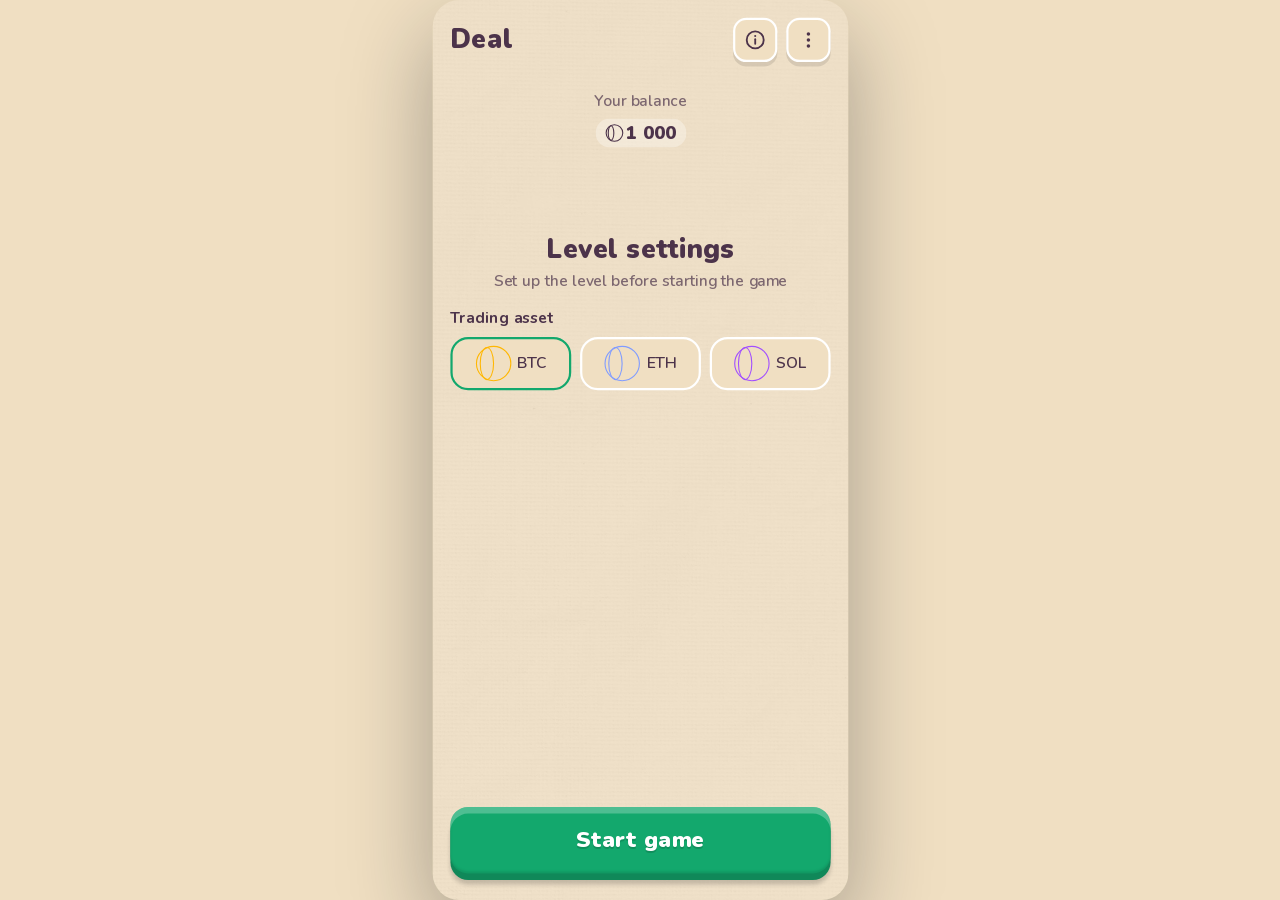
==== commit b5058d7b: "Papyrus skin as first-class default (node 639): shell + game, cohort variants intact" ====
--- a/games/trade/index.html
+++ b/games/trade/index.html
@@ -1,5 +1,5 @@
 <!DOCTYPE html>
-<html lang="en" data-skin="crypto-light">
+<html lang="en" data-skin="paper">
 <head>
 <meta charset="UTF-8">
 <meta name="viewport" content="width=device-width, initial-scale=1, maximum-scale=1, user-scalable=no">
@@ -92,8 +92,11 @@
 
       <div id="balanceBand">
         <div class="bal-row">
-          <span class="bal-lbl" data-gt="ui.balance">Balance</span>
-          <span class="bal-pill"><span class="coin-dot"></span><span id="balTop">1 000</span></span>
+          <span class="bal-cell"><span class="bal-lbl" data-gt="ui.balance">Balance</span>
+            <span class="bal-pill"><span class="coin-dot"></span><span id="balTop">1 000</span></span></span>
+          <!-- in position (п.35, mockup 558:10599): Balance = free cash, Trade = coins in the position -->
+          <span class="bal-cell hidden" id="tradeCell"><span class="bal-lbl" data-gt="ui.trade">Trade</span>
+            <span class="bal-pill"><span class="coin-dot"></span><span id="tradeTop">0</span></span></span>
         </div>
       </div>
 
@@ -143,7 +146,8 @@
             </div>
           </div>
           <div class="ctl-row" id="fracCtl">
-            <div class="ctl-head"><span class="lock-ico hidden"><svg viewBox="0 0 20 20" width="14" height="14" fill="none" stroke="currentColor" stroke-width="2" stroke-linecap="round" stroke-linejoin="round"><path d="M6.4 9V6.2a3.6 3.6 0 0 1 7.2 0V9"/><rect x="3.8" y="9" width="12.4" height="8.4" rx="2"/></svg></span><span class="ctl-lbl" data-gt="ui.size">Trade size</span></div>
+            <!-- unlocked row (п.35, mockup 558:10455): actual coin amount next to the label — «Trade size ◑ 1 000» -->
+            <div class="ctl-head"><span class="lock-ico hidden"><svg viewBox="0 0 20 20" width="14" height="14" fill="none" stroke="currentColor" stroke-width="2" stroke-linecap="round" stroke-linejoin="round"><path d="M6.4 9V6.2a3.6 3.6 0 0 1 7.2 0V9"/><rect x="3.8" y="9" width="12.4" height="8.4" rx="2"/></svg></span><span class="ctl-lbl" data-gt="ui.size">Trade size</span><span class="ctl-amt hidden" id="fracAmt"><span class="coin-dot"></span><span id="fracAmtV">1 000</span></span></div>
             <div class="pills">
               <button data-frac="0.25">25%</button><button data-frac="0.5">50%</button><button data-frac="0.75">75%</button><button data-frac="1" class="on">100%</button>
               <button id="fracUnlock" class="unlock hidden">🔒 Open</button>
--- a/games/trade/style.css
+++ b/games/trade/style.css
@@ -1,9 +1,11 @@
-/* «Trade» — ОДИН скелет, ЧЕТЫРЕ скина (вердикт владельца 31.07 вечер, п.32).
+/* «Trade» — ОДИН скелет, ПЯТЬ скинов.
    Скин приходит из хаба: ?skin=<key> в URL айфрейма + postMessage {type:'hub:skin'}.
-   Ключи: crypto-light (дефолт) / crypto-dark / cream / corporate.
+   Ключи: paper (ДЕФОЛТ, папирусный рабочий прототип — слово Павла 31.07 поздний вечер)
+   / crypto-light / crypto-dark / cream / corporate.
    DOM и раскладка НЕ ветвятся: отличаются только токены ниже + видимость
    декоративных элементов (--gtop-h, --chprice-display, --ch-flag).
    Геометрия/хексы — из Figma REST (файл MwL2GyFM68cbkVYy4XueTY):
+     paper        = ноды f2055/2057/2058 ряда 639:10784 (_рабочее/taptrade-622/spec-game-*.txt)
      crypto-light = ноды 622:32349 / 32416 / 32513  (ДС-листа нет — выведено из экранов)
      crypto-dark  = ноды 622:32566 / 32678 / 32832  (+ ДС 584:21407)
      cream        = ноды 622:32881 / 32954 / 33063  (+ ДС 584:21749)
@@ -19,6 +21,10 @@
 @font-face {
   font-family:'JetBrains Mono'; font-style:normal; font-weight:100 800; font-display:swap;
   src:url('../../fonts/jetbrains-mono-var.woff2') format('woff2');
+}
+@font-face {
+  font-family:'Nunito'; font-style:normal; font-weight:200 1000; font-display:swap;
+  src:url('../../fonts/nunito-var.woff2') format('woff2');
 }
 
 /* ============================================================================
@@ -158,6 +164,116 @@
   --home-bg:#111827; --home-tx:#FFFFFF;
 }
 
+/* ------------------------------------ paper --------------------------------
+   Папирусный игровой стиль (ДЕФОЛТ): бумага #F0DFC2 + зерно, Nunito, круговой
+   таймер 76×76 с кобальтовой дугой, белая пунктирная сетка графика, свечи
+   #13A86D/#F54040, кобальтовый флаг цены С линией, 3D-плинты кнопок.
+   Значения — spec-game-round.txt / spec-game-position.txt (f2057/f2058). */
+html[data-skin="paper"] {
+  --font-ui:'Nunito', 'Arial Rounded MT Bold', ui-rounded, "SF Pro Rounded", system-ui, sans-serif;
+  --font-num:var(--font-ui);
+  --font-bal:var(--font-ui);
+  --bg:#F0DFC2; --card:#F0DFC2; --card2:rgba(255,255,255,.30);
+  --line:#FFFFFF; --line-w:2px;
+  --tx:#4C334A; --tx-soft:rgba(76,51,74,.70); --tx-tert:#7D6972;
+  --green:#13A86D; --red:#F54040; --accent:#4068F5; --warn:#DE8225;
+  --coin:#4C334A; --coin-pnl:#13A86D; --tint:rgba(255,255,255,.30);
+  --dot-btc:#FFB703; --dot-eth:#809CFF; --dot-sol:#A24FFF;
+  --r-card:16px; --r-chip:12px; --r-cta:16px;
+
+  --top-pt:24px; --top-h:84px;
+  --sq:40px; --sq-r:12px; --sq-bg:#F0DFC2; --sq-line:#FFFFFF; --sq-lw:2px; --sq-ico:#4C334A;
+
+  /* круговой таймер (спека: Ellipse 76×76, белый 50% диск + кобальтовая дуга) */
+  --timer-w:76px; --timer-h:76px; --timer-r:38px;
+  --timer-bg:rgba(255,255,255,.50); --timer-track:rgba(255,255,255,.55); --timer-arc:#4068F5; --timer-rw:6px;
+  --timer-tx:#4C334A; --timer-fs:18px; --timer-fw:900; --timer-font:var(--font-ui);
+
+  /* полоса баланса: белые кромки на всю ширину, внутри white-30 пилюля (Frame 152) */
+  --bal-mt:0px;
+  --balrow-bg:transparent; --balrow-line:transparent; --balrow-lw:0px; --balrow-r:37px;
+  --balrow-pad:0; --balrow-gap:6px;
+  --balpill-bg:rgba(255,255,255,.30); --balpill-line:transparent; --balpill-pad:2px 8px; --balpill-gap:3px;
+  --ballbl-tx:rgba(76,51,74,.70); --ballbl-fs:12px; --ballbl-fw:600; --ballbl-case:none;
+  --balval-tx:#4C334A; --balval-fs:16px; --balval-fw:900;
+  --coin-sz:16px;
+
+  /* график full-bleed: карточки нет, плашка-тег слева на самом графике */
+  --chart-mt:0px; --chart-h:303px;
+  --chcard-bg:transparent; --chcard-line:transparent; --chcard-lw:0px; --chcard-r:0px;
+  --chcard-pad:0px; --chcard-gap:0px;
+  --chtag-bg:rgba(255,255,255,.30); --chtag-tx:rgba(76,51,74,.70); --chtag-fs:14px; --chtag-fw:600;
+  --chtag-case:uppercase; --chtag-pad:8px 12px; --chtag-r:0;
+  --chprice-display:none;
+
+  /* канвас: белая пунктирная сетка, чернильные подписи оси, кобальтовый флаг С линией */
+  --ch-grid:rgba(255,255,255,.50); --ch-dash:6 6; --ch-lines:5;
+  --ch-axis:rgba(76,51,74,.70); --ch-axis-fs:13; --ch-axis-fw:600; --ch-axis-font:ui;
+  --ch-up:#13A86D; --ch-down:#F54040; --ch-body:0.70; --ch-wick:1; --ch-brad:1;
+  --ch-zone:rgba(34,197,94,.30); --ch-zone-line:rgba(255,255,255,1);
+  --ch-liq:rgba(245,64,64,.85);
+  --ch-flag:1; --ch-flag-bg:#4068F5; --ch-flag-tx:#FFFFFF; --ch-flag-r:8;
+  --ch-flag-fs:13; --ch-flag-fw:600; --ch-flagline:1;
+
+  /* инфо-карточка (Frame 120: крем, белый 2px контур, r16) */
+  --info-mt:8px; --info-h:79px; --info-h-pos:247px;
+  --info-bg:#F0DFC2; --info-line:#FFFFFF; --info-lw:2px; --info-r:16px; --info-pad:14px;
+  --info-shadow:none;
+  --lbl2-fs:12px; --lbl2-fw:600;
+  --pnl-fs:24px; --pnl-fw:900; --pnl-pct-fs:14px; --pnl-pct-fw:600; --pnl-pct-font:var(--font-ui);
+  --pnl-coin-sz:24px;
+  --box-bg:rgba(255,255,255,.30); --box-line:transparent; --box-lw:0px; --box-r:12px; --box-align:center;
+  --box-lbl-fs:10px; --box-lbl-fw:600; --box-val-fs:12px; --box-val-fw:900;
+  --box-val-font:var(--font-ui);
+
+  /* контролы Leverage / Trade size (пилюли 48px с плинтами, замок #DE8225) */
+  --ctl-mt:8px; --ctl-gap:8px;
+  --lbl-tx:#4C334A; --lbl-fs:14px; --lbl-fw:700; --lbl-case:none; --lbl-gap:8px;
+  --lock-tx:#DE8225;
+  --chip-h:48px; --chip-gap:8px; --chip-mt:8px;
+  --chip-bg:#F0DFC2; --chip-line:transparent; --chip-lw:0px; --chip-tx:#4C334A;
+  --chip-fs:20px; --chip-fw:900;
+  --chip-on-bg:#4068F5; --chip-on-line:#4068F5; --chip-on-tx:#FFFFFF; --chip-on-fw:900;
+  --chip-lock-bg:#4068F5; --chip-lock-line:#4068F5; --chip-lock-tx:#FFFFFF;
+  --chip-lock-op:.30;
+
+  /* CTA — Button component 622: тело 60, r16, цветной плинт (пер-цветные тени ниже) */
+  --cta-h:60px; --cta-r:16px; --cta-gap:9px; --cta-pb:24px;
+  --cta-fs:20px; --cta-fw:900; --cta-case:none; --cta-ls:0;
+  --cta-tx:#FFFFFF; --cta-shadow:none; --cta-lw:0px;
+  --btn-green:#13A86D; --btn-green-line:transparent;
+  --btn-red:#F54040;   --btn-red-line:transparent;
+  --btn-blue:#4068F5;  --btn-blue-line:transparent;
+  --btn-learn-bg:#4068F5; --btn-learn-tx:#FFFFFF; --btn-learn-r:12px;
+  --btn-learn-h:42px; --btn-learn-fs:16.5px; --btn-learn-fw:900; --btn-learn-case:none;
+  --btn-learn-shadow:0 4px 0 #3353C4, 0 7px 3px rgba(0,0,0,.15), inset 0 5px 0 rgba(255,255,255,.25), inset 0 -2px 2px rgba(0,0,0,.10);
+
+  /* Deal-экран убран из флоу (решение Павла 31.07) — токены на случай прямого захода */
+  --deal-pt:16px; --deal-g-title:28px; --deal-g-bal:78px; --deal-g-head:16px;
+  --deal-g-asset:16px; --deal-g-card:16px;
+  --deal-title-fs:24px; --deal-title-fw:900; --deal-title-align:left;
+  --dealh-fs:24px; --dealh-fw:900; --dealsub-fs:14px; --dealsub-fw:600;
+  --sq2:40px; --sq2-r:12px;
+  --dbb-dir:column; --dbb-align:center; --dbb-case:none; --dbb-fs:14px;
+  --asset-h:48px; --asset-r:16px; --asset-gap:8px; --asset-dot:32px;
+  --asset-bg:#F0DFC2; --asset-line:#FFFFFF; --asset-lw:2px; --asset-tx:#4C334A;
+  --asset-fs:14px; --asset-fw:600;
+  --asset-on-bg:#F0DFC2; --asset-on-line:#13A86D; --asset-on-lw:2px; --asset-on-tx:#4C334A;
+  --unlock-bg:#F0DFC2; --unlock-line:#FFFFFF; --unlock-lw:1px; --unlock-r:20px;
+  --unlock-pad:16px 18px; --unlock-shadow:none;
+  --du-tag-tx:#19213D; --du-tag-fs:15px; --du-tag-fw:600; --du-tag-case:none;
+  --du-tag-bg:transparent; --du-tag-pad:0; --du-tag-r:0;
+  --duico-bg:transparent; --duico-sz:20px; --duico-r:0;
+  --du-name-fs:18px; --du-name-fw:600;
+  --du-desc-fs:12px; --du-desc-fw:600; --du-desc-lh:16px;
+
+  /* оверлеи */
+  --ov-bg:rgba(60,40,20,.5); --ov-card:#F0DFC2; --ov-line:#FFFFFF; --ov-lw:3px; --ov-r:26px;
+  --ghost-bg:#e6d5b4; --ghost-tx:#4C334A;
+  --heart-on:#f04f4f; --heart-off:#d9c9a4;
+  --home-bg:#3c2b33; --home-tx:#FFFFFF;
+}
+
 /* ---------------------------------- crypto-dark ---------------------------- */
 html[data-skin="crypto-dark"] {
   --bg:#0B0E14; --card:#141A26; --card2:#0B0E14;
@@ -435,6 +551,7 @@
   font-size:var(--gtop-fs); font-weight:var(--gtop-fw);
   pointer-events:none;
 }
+html[data-skin="paper"] #gtopbar,
 html[data-skin="crypto-light"] #gtopbar,
 html[data-skin="crypto-dark"] #gtopbar,
 html[data-skin="cream"] #gtopbar { display:none; }
@@ -657,6 +774,10 @@
   background:var(--balrow-bg); border:var(--balrow-lw) solid var(--balrow-line);
   border-radius:var(--balrow-r); padding:var(--balrow-pad);
 }
+/* два значения в полосе при открытой позиции (п.35, мокап 558:10599):
+   Balance = свободный кэш, Trade = монеты в позиции; зазор между группами 20px по ноде */
+.bal-cell { display:flex; align-items:center; gap:var(--balrow-gap); }
+.bal-cell + .bal-cell { margin-left:20px; }
 .bal-lbl {
   font-size:var(--ballbl-fs); font-weight:var(--ballbl-fw); color:var(--ballbl-tx);
   text-transform:var(--ballbl-case); line-height:1.21;
@@ -666,7 +787,7 @@
   background:var(--balpill-bg); border:1px solid var(--balpill-line);
   border-radius:var(--r-pill); padding:var(--balpill-pad);
 }
-#balTop, #dealBal {
+#balTop, #dealBal, #tradeTop {
   font-family:var(--font-bal); font-size:var(--balval-fs); font-weight:var(--balval-fw);
   color:var(--balval-tx); font-variant-numeric:tabular-nums; line-height:1.28;
 }
@@ -789,6 +910,14 @@
 .ctl-lbl {
   font-size:var(--lbl-fs); font-weight:var(--lbl-fw); color:var(--lbl-tx);
   text-transform:var(--lbl-case); line-height:1.21;
+}
+/* фактическая сумма входа у разлоченного ряда (п.35, мокап 558:10455:
+   «Trade size ◑ 1 000» — монета 16px через 8px после лейбла, число 14/700 чернилами) */
+.ctl-amt { display:flex; align-items:center; gap:2px; margin-left:8px; }
+.ctl-amt .coin-dot { width:16px; height:16px; margin-right:2px; }
+#fracAmtV {
+  font-family:var(--font-bal); font-size:var(--lbl-fs); font-weight:700;
+  color:var(--tx); font-variant-numeric:tabular-nums; line-height:1.4;
 }
 .pills { display:flex; gap:var(--chip-gap); margin-top:var(--chip-mt); }
 .pills button {
@@ -951,3 +1080,69 @@
   background:#f0a92e; color:#fff; font-size:10px; font-weight:800;
   padding:2px 8px; border-radius:9px; letter-spacing:.3px;
 }
+
+/* ============================================================================
+   PAPER component layer — папирусные отличия, не выражаемые токенами
+   (spec-game-round/position.txt, f2057/f2058; язык 251880e).
+   ============================================================================ */
+/* бумажная фактура Paper_02 (15% альфа вшита в webp) поверх фона стейджа */
+html[data-skin="paper"] #stage::before {
+  content:""; position:absolute; inset:0; pointer-events:none; z-index:0;
+  background:url('../../paper.webp') center / cover no-repeat;
+}
+/* верхняя строка по спеке f2057: pause/кебаб прижаты к верху (y24), таймер выше (y12).
+   ⚠️ align-items:center здесь НЕЛЬЗЯ: ряд высотой 84 спускал pause на y46 — ровно под
+   плавающую кнопку «назад» шелла (#gameBack, y64..102), тап по паузе выкидывал в хаб */
+html[data-skin="paper"] #topbar { align-items:start; }
+html[data-skin="paper"] #timerCircle { margin-top:-12px; }
+/* верхние квадратные кнопки: белый 2px контур + жёсткая тень (DROP 0,4 10%) */
+html[data-skin="paper"] .squarebtn { box-shadow:0 4px 0 rgba(0,0,0,.10); }
+html[data-skin="paper"] .squarebtn:active { transform:translateY(3px); box-shadow:0 1px 0 rgba(0,0,0,.10); }
+html[data-skin="paper"] .squarebtn.dark { box-shadow:0 7px 0 #241a1f; }
+html[data-skin="paper"] .squarebtn.dark:active { box-shadow:0 2px 0 #241a1f; }
+/* полоса баланса: белые кромки на всю ширину + жёсткая тень (Frame 152) */
+html[data-skin="paper"] #balanceBand {
+  background:var(--bg);
+  border-top:2px solid #fff; border-bottom:2px solid #fff;
+  box-shadow:0 4px 0 rgba(0,0,0,.06);
+  padding:8px 12px;
+}
+/* плашка «BITCOIN CHART (BTC/USD)»: прижата к левому краю, скругление только справа */
+html[data-skin="paper"] #chartTag { border-radius:0 12px 12px 0; align-self:flex-start; }
+html[data-skin="paper"] #chartWrap { margin-left:0; margin-right:0; }
+html[data-skin="paper"] .chart-head { position:relative; z-index:2; }
+/* контурная монета CoinVertical вместо solid-точки */
+html[data-skin="paper"] .coin-dot {
+  background:none; border:1.6px solid var(--coin); position:relative;
+}
+html[data-skin="paper"] .coin-dot::after {
+  content:''; position:absolute; top:0; bottom:0; left:30%; width:44%;
+  transform:translateX(-50%); border:1.3px solid var(--coin); border-radius:50%;
+  box-sizing:border-box;
+}
+html[data-skin="paper"] .coin-dot[data-coin="BTC"] { background:none; border-color:var(--dot-btc); }
+html[data-skin="paper"] .coin-dot[data-coin="BTC"]::after { border-color:var(--dot-btc); }
+html[data-skin="paper"] .coin-dot[data-coin="ETH"] { background:none; border-color:var(--dot-eth); }
+html[data-skin="paper"] .coin-dot[data-coin="ETH"]::after { border-color:var(--dot-eth); }
+html[data-skin="paper"] .coin-dot[data-coin="SOL"] { background:none; border-color:var(--dot-sol); }
+html[data-skin="paper"] .coin-dot[data-coin="SOL"]::after { border-color:var(--dot-sol); }
+html[data-skin="paper"] .pnl-coin { background:none; border-color:var(--coin-pnl); }
+html[data-skin="paper"] .pnl-coin::after { border-color:var(--coin-pnl); }
+/* CTA: 3D-плинт цветом кнопки (Button component 622) + тень лейбла */
+html[data-skin="paper"] .bigbtn.green { box-shadow:0 6px 0 #108859, 0 10px 4px rgba(0,0,0,.18), inset 0 6px 0 rgba(255,255,255,.25), inset 0 -2px 2px rgba(0,0,0,.10); }
+html[data-skin="paper"] .bigbtn.red   { box-shadow:0 6px 0 #C02F2F, 0 10px 4px rgba(0,0,0,.18), inset 0 6px 0 rgba(255,255,255,.25), inset 0 -2px 2px rgba(0,0,0,.10); }
+html[data-skin="paper"] .bigbtn.blue  { box-shadow:0 6px 0 #3353C4, 0 10px 4px rgba(0,0,0,.18), inset 0 6px 0 rgba(255,255,255,.25), inset 0 -2px 2px rgba(0,0,0,.10); }
+html[data-skin="paper"] .bigbtn .btn-label { text-shadow:0 2px 0 rgba(0,0,0,.15); }
+html[data-skin="paper"] .bigbtn:active, html[data-skin="paper"] .bigbtn.pressed { transform:translateY(4px); }
+html[data-skin="paper"] .bigbtn.green:active { box-shadow:0 2px 0 #108859, inset 0 6px 0 rgba(255,255,255,.25); }
+html[data-skin="paper"] .bigbtn.red:active   { box-shadow:0 2px 0 #C02F2F, inset 0 6px 0 rgba(255,255,255,.25); }
+html[data-skin="paper"] .bigbtn.blue:active  { box-shadow:0 2px 0 #3353C4, inset 0 6px 0 rgba(255,255,255,.25); }
+/* пилюли контролов: плинт-тень (Box DROP 0,10 20% в спеке ≈ 5px цоколь) */
+html[data-skin="paper"] .pills button {
+  box-shadow:0 5px 0 rgba(0,0,0,.20), 0 6px 3px rgba(0,0,0,.10), inset 0 1px 0 rgba(255,255,255,.55);
+}
+html[data-skin="paper"] .pills button:active { transform:translateY(3px); box-shadow:0 2px 0 rgba(0,0,0,.20); }
+html[data-skin="paper"] .pills button.on { box-shadow:0 5px 0 #3353C4, 0 6px 3px rgba(0,0,0,.10); }
+html[data-skin="paper"] .pills button.unlock { box-shadow:0 5px 0 rgba(0,0,0,.25); }
+/* сердца в тонкой белой обводке (язык 251880e) */
+html[data-skin="paper"] .heart { filter:drop-shadow(0 2px 0 #fff); }
